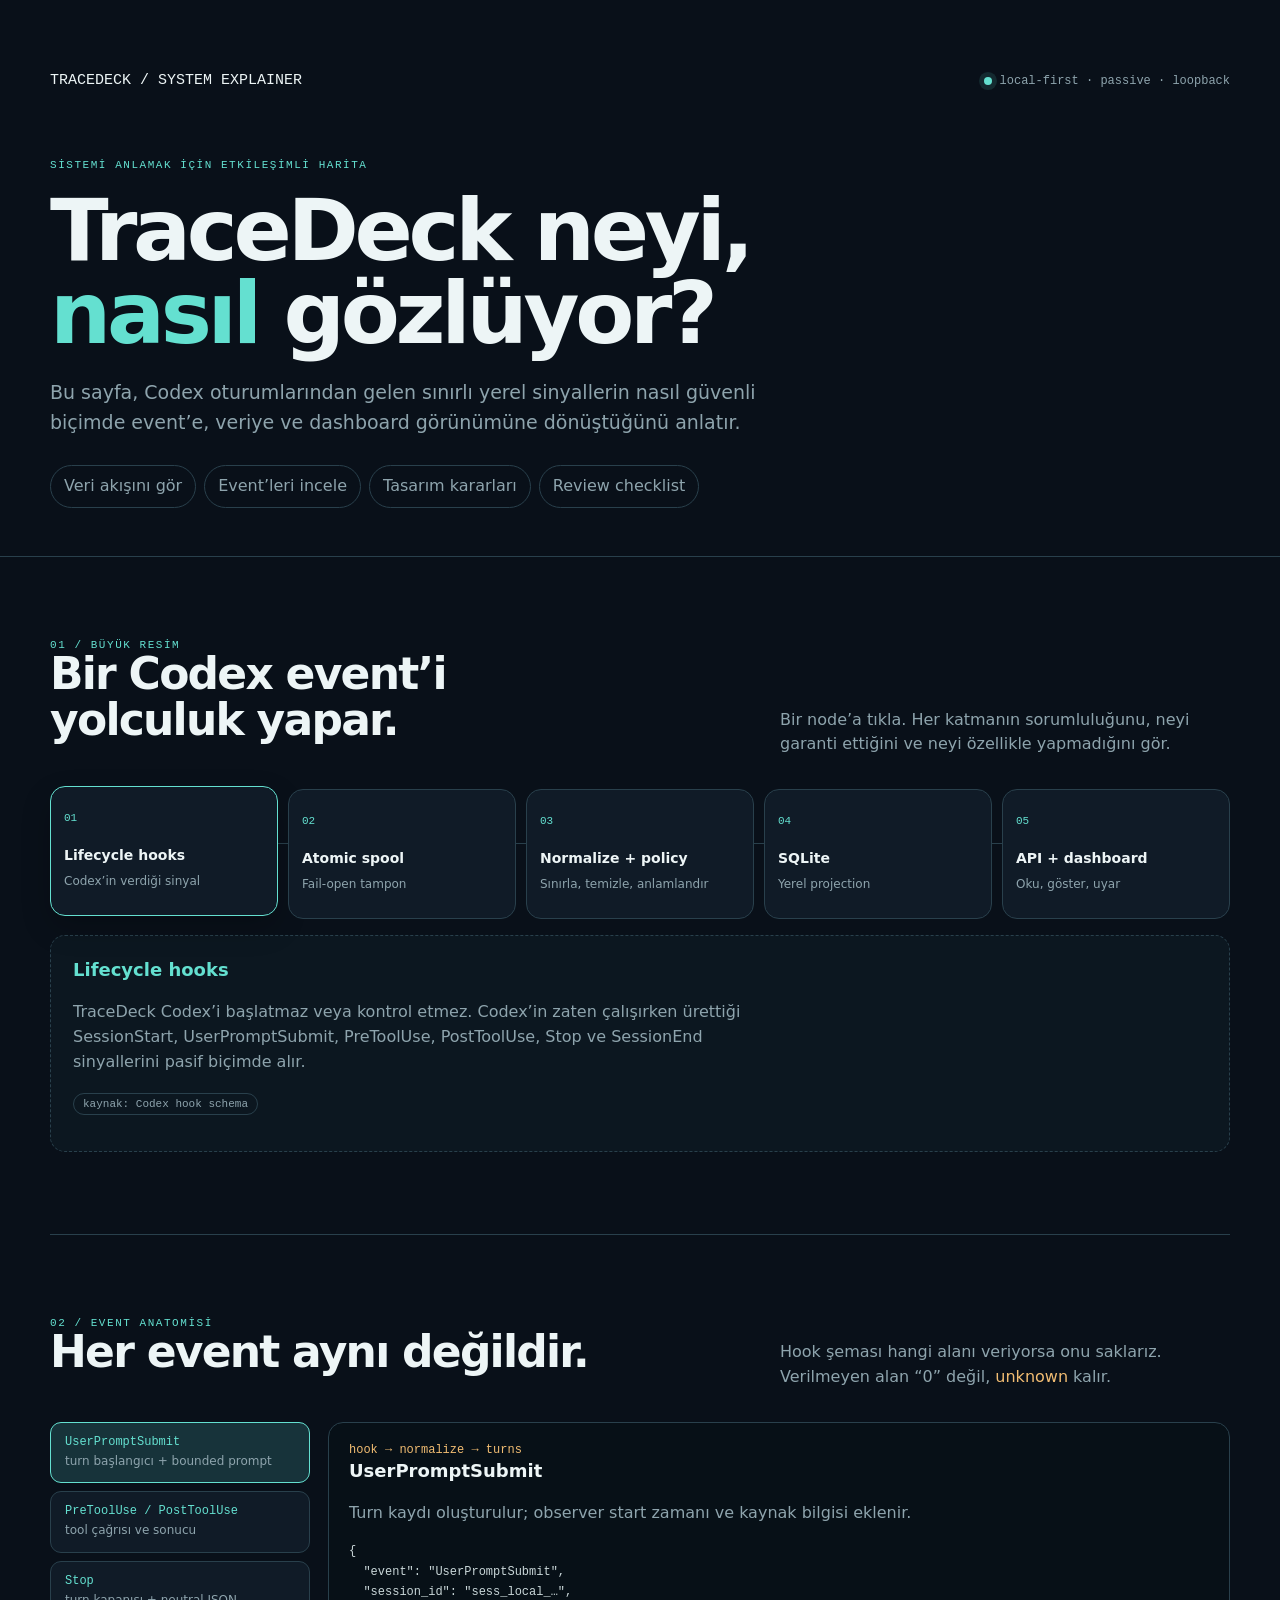
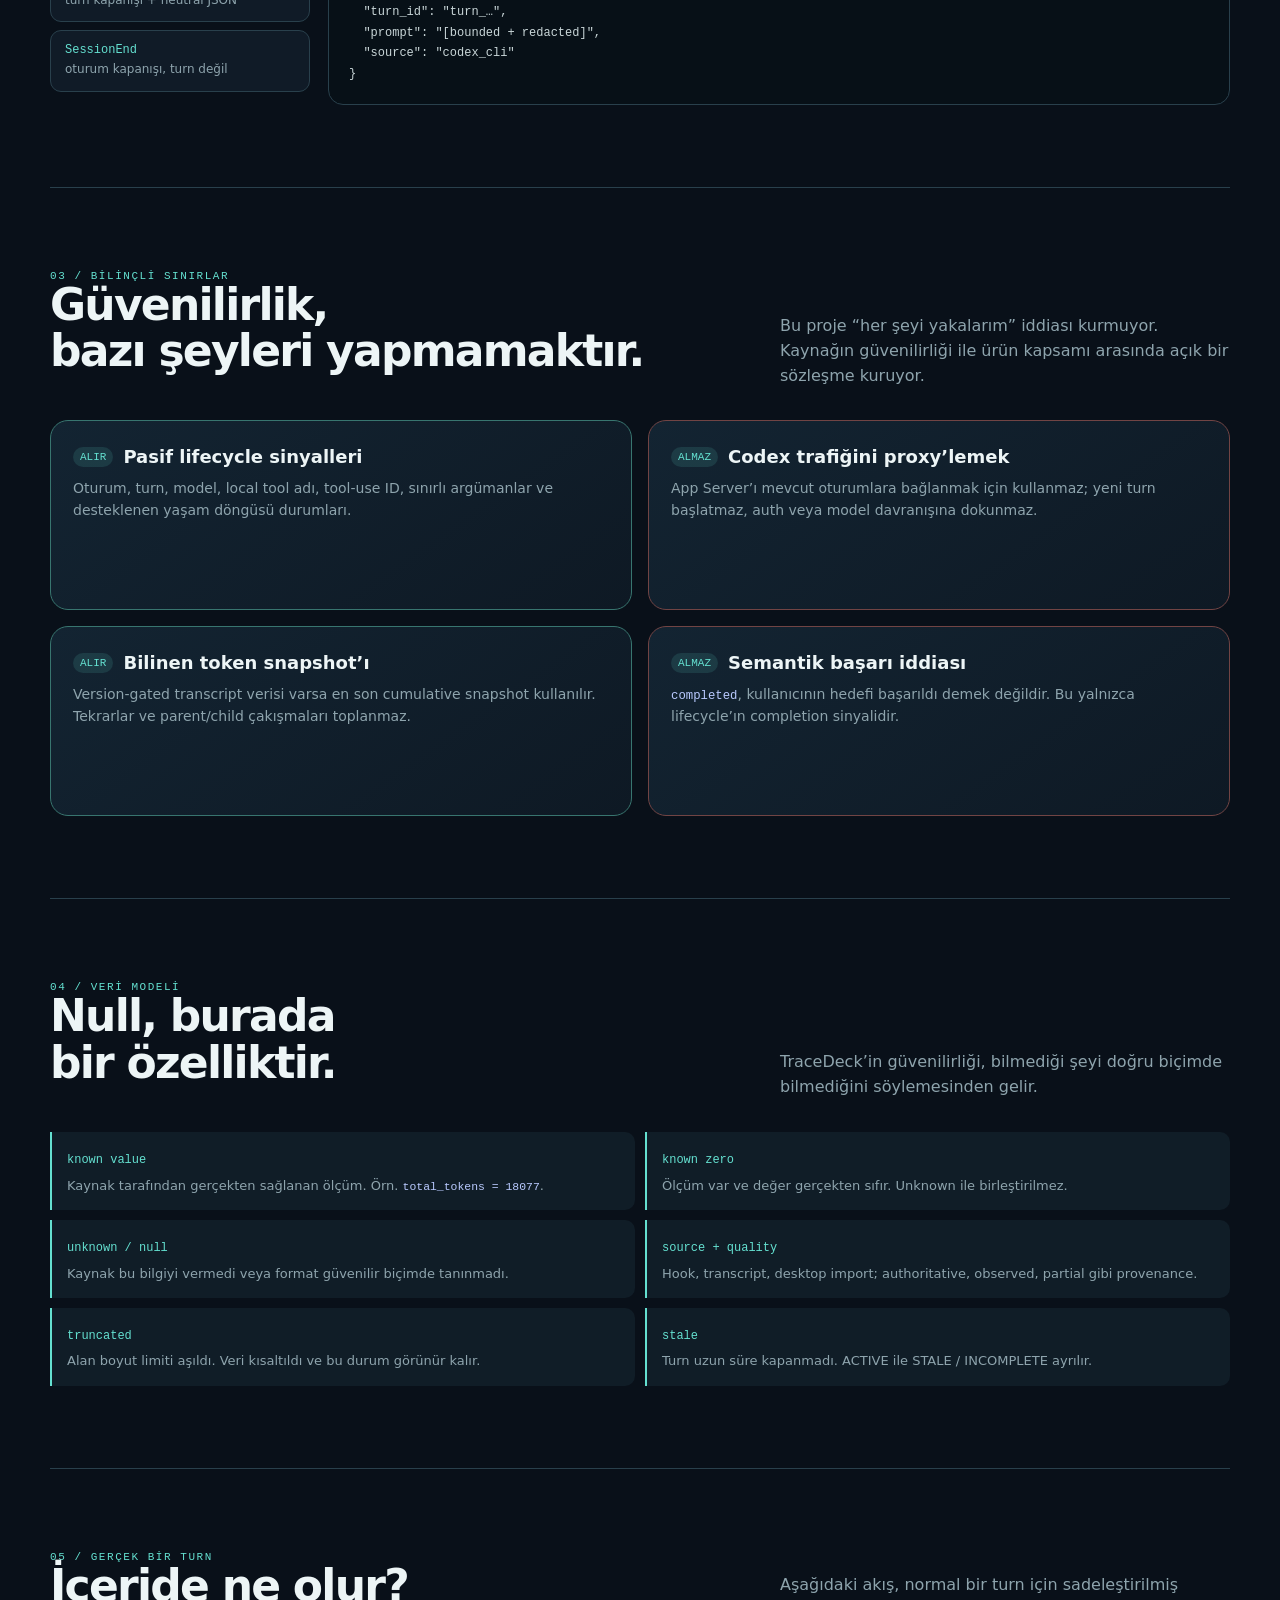
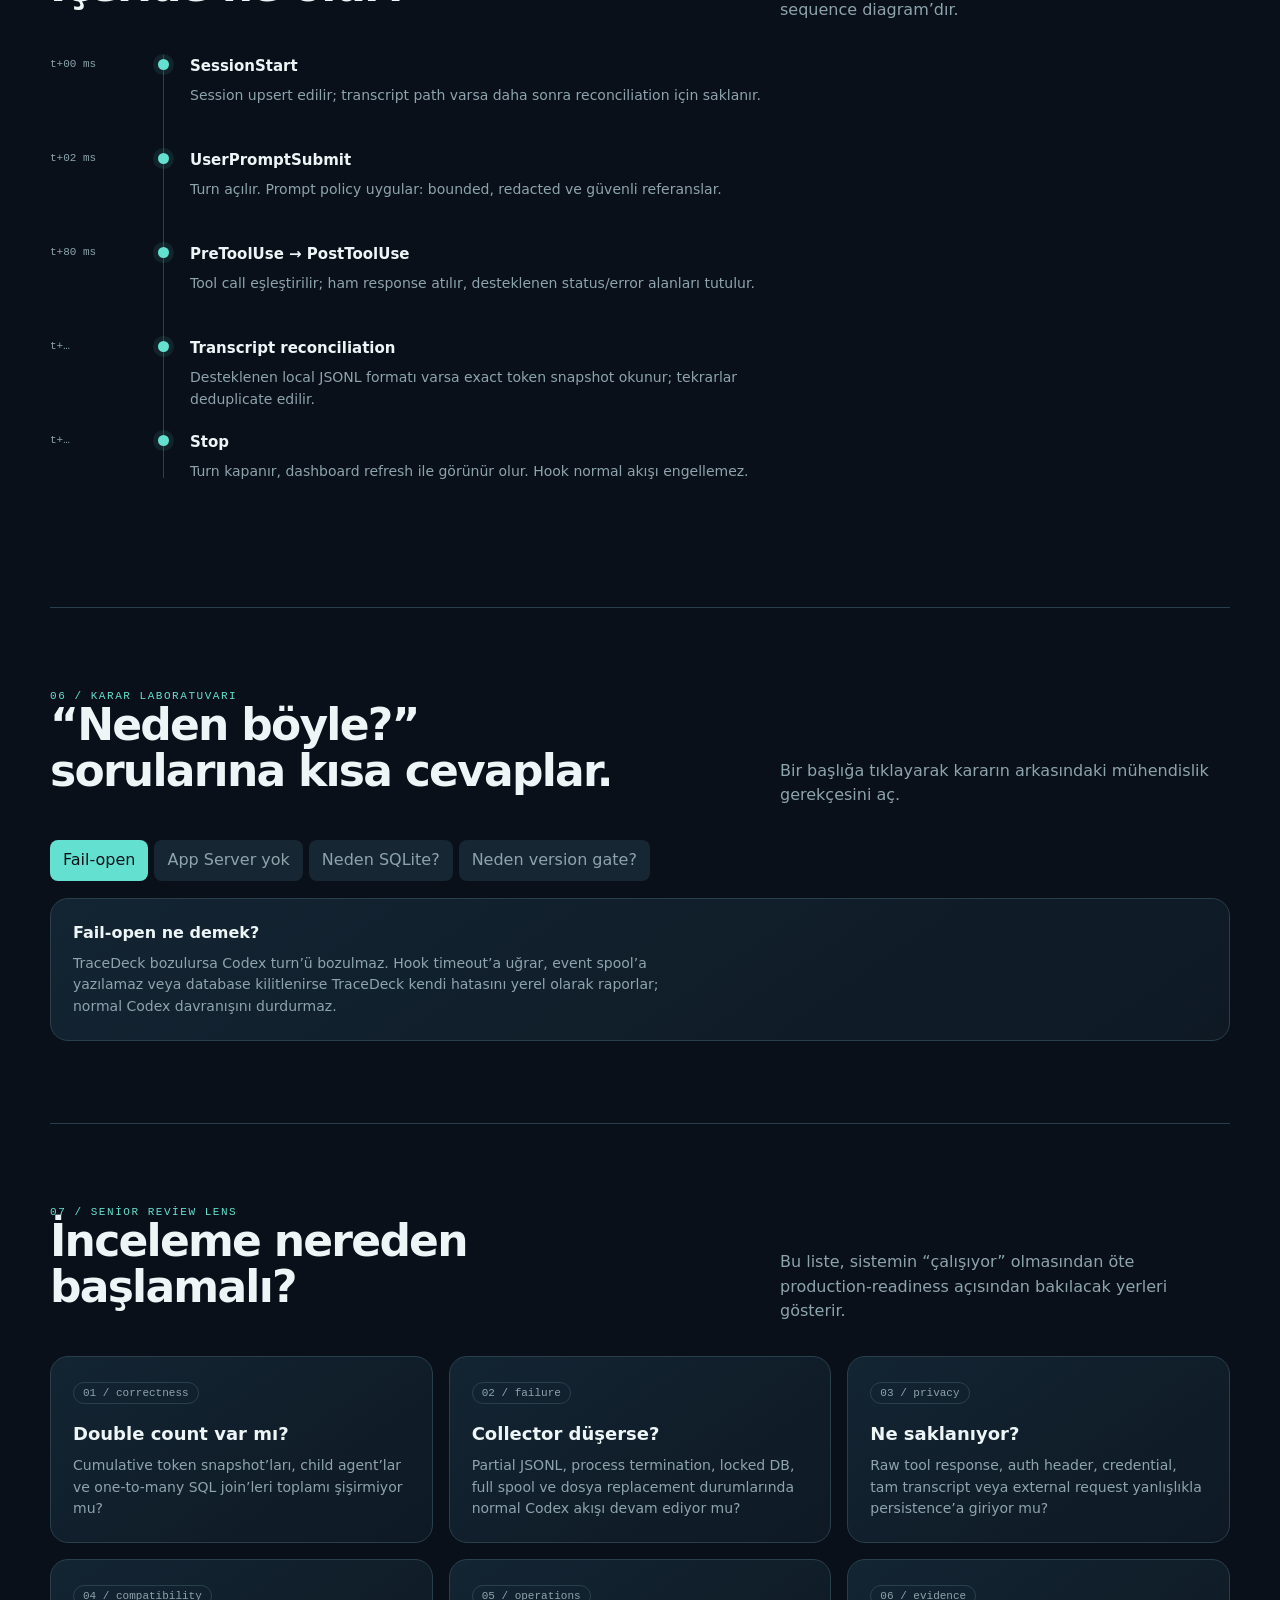
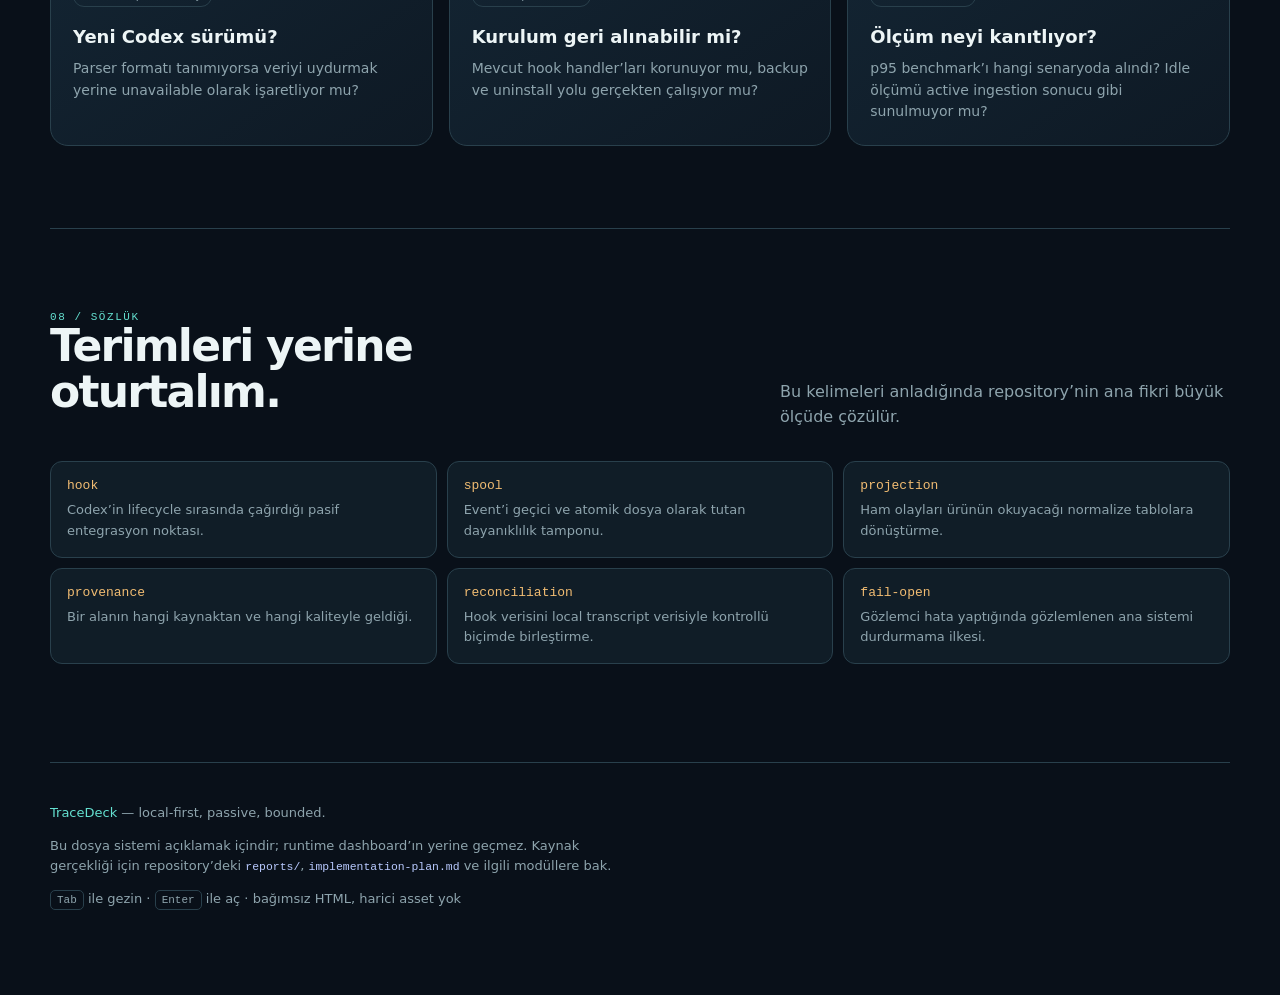
==== tracedeck_interactive_explainer.html @ be22dcf4 "Add interactive TraceDeck system explainer" ====
<!doctype html>
<html lang="tr">
<head>
  <meta charset="utf-8">
  <meta name="viewport" content="width=device-width, initial-scale=1">
  <title>TraceDeck — Sistem Açıklayıcısı</title>
  <style>
    :root{--bg:#091019;--panel:#101b27;--panel2:#142332;--ink:#edf5f6;--muted:#8ea4ad;--line:#29404c;--cyan:#64e0d0;--amber:#f1bc72;--red:#f27c79;--blue:#86a9ff;--radius:18px;--mono:"Cascadia Code","SFMono-Regular",Consolas,monospace;--sans:"Aptos",ui-sans-serif,system-ui,-apple-system,"Segoe UI",sans-serif}
    *{box-sizing:border-box}html{scroll-behavior:smooth}body{margin:0;background:var(--bg);color:var(--ink);font-family:var(--sans);line-height:1.55}button{font:inherit;color:inherit}a{color:var(--cyan)}
    .shell{width:min(1180px,calc(100% - 40px));margin:auto}.top{padding:72px 0 48px;border-bottom:1px solid var(--line)}.eyebrow{font:11px var(--mono);letter-spacing:.14em;text-transform:uppercase;color:var(--cyan)}h1{font-size:clamp(42px,7vw,86px);line-height:.96;letter-spacing:-.05em;max-width:840px;margin:18px 0 24px}h2{font-size:clamp(27px,4vw,44px);line-height:1.05;letter-spacing:-.04em;margin:0 0 14px}h3{font-size:18px;margin:0 0 7px}p{max-width:70ch;color:var(--muted)}.lead{font-size:19px;max-width:720px}.topbar{display:flex;justify-content:space-between;gap:18px;align-items:center;margin-bottom:70px}.brand{font:15px var(--mono);color:var(--ink)}.status{display:flex;gap:8px;align-items:center;font:12px var(--mono);color:var(--muted)}.dot{width:8px;height:8px;border-radius:50%;background:var(--cyan);box-shadow:0 0 0 5px #64e0d020}.jump{display:flex;gap:8px;flex-wrap:wrap;margin-top:28px}.jump button,.tabbar button{background:transparent;border:1px solid var(--line);border-radius:999px;padding:8px 13px;color:var(--muted);cursor:pointer}.jump button:hover,.tabbar button:hover,.jump button:focus-visible,.tabbar button:focus-visible{border-color:var(--cyan);color:var(--ink)}
    section{padding:82px 0;border-bottom:1px solid var(--line)}.section-head{display:flex;justify-content:space-between;gap:30px;align-items:end;margin-bottom:32px}.section-head p{margin:0;max-width:450px}.grid{display:grid;gap:16px}.grid-3{grid-template-columns:repeat(3,1fr)}.grid-2{grid-template-columns:repeat(2,1fr)}.panel{background:linear-gradient(145deg,#132432,#0e1924);border:1px solid var(--line);border-radius:var(--radius);padding:22px}.panel p{font-size:14px;margin:7px 0 0}.tag{display:inline-block;border:1px solid var(--line);color:var(--muted);border-radius:999px;padding:4px 9px;font:11px var(--mono);margin-bottom:16px}.accent{color:var(--cyan)}.warning{color:var(--amber)}.danger{color:var(--red)}code,.code{font-family:var(--mono);font-size:.88em;color:#b9caff}.rule{height:1px;background:var(--line);margin:20px 0}
    .flow{position:relative;display:grid;grid-template-columns:repeat(5,1fr);gap:10px;align-items:stretch}.flow:before{content:"";position:absolute;left:8%;right:8%;top:54px;height:1px;background:var(--line);z-index:0}.node{position:relative;z-index:1;background:var(--panel);border:1px solid var(--line);border-radius:15px;padding:16px 13px;cursor:pointer;text-align:left;min-height:130px;transition:.2s}.node:hover,.node.active{border-color:var(--cyan);transform:translateY(-3px);box-shadow:0 12px 30px #0003}.node-num{font:11px var(--mono);color:var(--cyan);display:block;margin-bottom:23px}.node strong{display:block;font-size:14px;line-height:1.2}.node small{display:block;color:var(--muted);font-size:12px;margin-top:8px}.flow-detail{margin-top:16px;min-height:128px;border:1px dashed var(--line);border-radius:15px;padding:20px 22px;background:#0c1720}.flow-detail h3{color:var(--cyan)}
    .event-demo{display:grid;grid-template-columns:260px 1fr;gap:18px}.event-list{display:flex;flex-direction:column;gap:8px}.event-list button{border:1px solid var(--line);background:var(--panel);padding:12px 14px;border-radius:11px;text-align:left;cursor:pointer}.event-list button.active{border-color:var(--cyan);background:#17333a}.event-list b{display:block;font:12px var(--mono);color:var(--cyan)}.event-list span{display:block;color:var(--muted);font-size:12px;margin-top:3px}.event-view{background:#071017;border:1px solid var(--line);border-radius:15px;padding:20px;min-height:260px}.event-view pre{white-space:pre-wrap;overflow:auto;color:#c9d6d8;font:12px/1.7 var(--mono);margin:15px 0 0}.event-view .route{color:var(--amber);font:12px var(--mono)}
    .switcher{display:flex;gap:6px;margin-bottom:17px}.switcher button{border:0;background:#172633;padding:8px 13px;border-radius:8px;cursor:pointer;color:var(--muted)}.switcher button.active{background:var(--cyan);color:#071017}.copy{min-height:105px}.copy strong{color:var(--ink)}
    .decision{display:grid;grid-template-columns:1fr 1fr;gap:16px}.decision .panel{min-height:190px}.decision .no{border-color:#714444}.decision .yes{border-color:#38756f}.decision h3{display:flex;gap:10px;align-items:center}.decision h3 span{font:11px var(--mono);padding:4px 7px;border-radius:999px;background:#64e0d020;color:var(--cyan)}
    .schema{display:grid;grid-template-columns:1fr 1fr;gap:10px}.schema-item{padding:14px 15px;border-left:2px solid var(--cyan);background:#101d27;border-radius:0 10px 10px 0}.schema-item b{font:12px var(--mono);color:var(--cyan)}.schema-item span{display:block;color:var(--muted);font-size:13px;margin-top:5px}
    .timeline{display:grid;gap:0}.step{display:grid;grid-template-columns:90px 22px 1fr;gap:14px;min-height:94px}.time{font:11px var(--mono);color:var(--muted);padding-top:3px}.rail{position:relative}.rail:before{content:"";position:absolute;left:9px;top:0;bottom:0;width:1px;background:var(--line)}.rail:after{content:"";position:absolute;left:4px;top:4px;width:11px;height:11px;border-radius:50%;background:var(--cyan);box-shadow:0 0 0 5px #64e0d018}.step:last-child .rail:before{bottom:50%}.step p{margin:0;font-size:14px}.step h3{font-size:15px}
    .glossary{display:grid;grid-template-columns:repeat(3,1fr);gap:10px}.term{background:#101d27;border:1px solid var(--line);border-radius:12px;padding:16px}.term dt{font:13px var(--mono);color:var(--amber)}.term dd{margin:7px 0 0;color:var(--muted);font-size:13px}.footer{padding:40px 0 75px;color:var(--muted);font-size:13px}.kbd{font:11px var(--mono);border:1px solid var(--line);padding:3px 6px;border-radius:5px;color:var(--muted)}
    @media(max-width:850px){.grid-3,.grid-2,.decision,.event-demo{grid-template-columns:1fr}.flow{grid-template-columns:1fr;gap:8px}.flow:before{left:21px;right:auto;top:25px;bottom:25px;width:1px;height:auto}.node{min-height:0;padding:13px 14px 13px 45px}.node-num{position:absolute;left:14px;top:14px;margin:0}.node small{margin-top:4px}.section-head{display:block}.section-head p{margin-top:12px}.schema,.glossary{grid-template-columns:1fr 1fr}}
    @media(max-width:520px){.shell{width:min(100% - 28px,1180px)}.top{padding-top:36px}.topbar{margin-bottom:45px}.topbar .status{font-size:10px}.jump button{font-size:12px}.schema,.glossary{grid-template-columns:1fr}.step{grid-template-columns:65px 22px 1fr}.event-view{padding:15px}section{padding:57px 0}}
  </style>
</head>
<body>
  <header class="top"><div class="shell">
    <div class="topbar"><div class="brand">TRACEDECK / SYSTEM EXPLAINER</div><div class="status"><i class="dot"></i> local-first · passive · loopback</div></div>
    <div class="eyebrow">Sistemi anlamak için etkileşimli harita</div>
    <h1>TraceDeck neyi,<br><span class="accent">nasıl</span> gözlüyor?</h1>
    <p class="lead">Bu sayfa, Codex oturumlarından gelen sınırlı yerel sinyallerin nasıl güvenli biçimde event’e, veriye ve dashboard görünümüne dönüştüğünü anlatır.</p>
    <div class="jump"><button data-scroll="flow">Veri akışını gör</button><button data-scroll="events">Event’leri incele</button><button data-scroll="decisions">Tasarım kararları</button><button data-scroll="review">Review checklist</button></div>
  </div></header>

  <main class="shell">
    <section id="flow"><div class="section-head"><div><div class="eyebrow">01 / Büyük resim</div><h2>Bir Codex event’i<br>yolculuk yapar.</h2></div><p>Bir node’a tıkla. Her katmanın sorumluluğunu, neyi garanti ettiğini ve neyi özellikle yapmadığını gör.</p></div>
      <div class="flow" role="tablist" aria-label="TraceDeck veri akışı">
        <button class="node active" data-node="hooks"><span class="node-num">01</span><strong>Lifecycle hooks</strong><small>Codex’in verdiği sinyal</small></button>
        <button class="node" data-node="spool"><span class="node-num">02</span><strong>Atomic spool</strong><small>Fail-open tampon</small></button>
        <button class="node" data-node="pipeline"><span class="node-num">03</span><strong>Normalize + policy</strong><small>Sınırla, temizle, anlamlandır</small></button>
        <button class="node" data-node="sqlite"><span class="node-num">04</span><strong>SQLite</strong><small>Yerel projection</small></button>
        <button class="node" data-node="api"><span class="node-num">05</span><strong>API + dashboard</strong><small>Oku, göster, uyar</small></button>
      </div>
      <div class="flow-detail" id="flow-detail"><h3>Lifecycle hooks</h3><p>TraceDeck Codex’i başlatmaz veya kontrol etmez. Codex’in zaten çalışırken ürettiği SessionStart, UserPromptSubmit, PreToolUse, PostToolUse, Stop ve SessionEnd sinyallerini pasif biçimde alır.</p><span class="tag">kaynak: Codex hook schema</span></div>
    </section>

    <section id="events"><div class="section-head"><div><div class="eyebrow">02 / Event anatomisi</div><h2>Her event aynı değildir.</h2></div><p>Hook şeması hangi alanı veriyorsa onu saklarız. Verilmeyen alan “0” değil, <span class="warning">unknown</span> kalır.</p></div>
      <div class="event-demo"><div class="event-list" role="tablist">
        <button class="active" data-event="prompt"><b>UserPromptSubmit</b><span>turn başlangıcı + bounded prompt</span></button>
        <button data-event="tool"><b>PreToolUse / PostToolUse</b><span>tool çağrısı ve sonucu</span></button>
        <button data-event="stop"><b>Stop</b><span>turn kapanışı + neutral JSON</span></button>
        <button data-event="session"><b>SessionEnd</b><span>oturum kapanışı, turn değil</span></button>
      </div><div class="event-view" id="event-view"><div class="route">hook → normalize → turns</div><h3>UserPromptSubmit</h3><p>Turn kaydı oluşturulur; observer start zamanı ve kaynak bilgisi eklenir.</p><pre>{
  "event": "UserPromptSubmit",
  "session_id": "sess_local_…",
  "turn_id": "turn_…",
  "prompt": "[bounded + redacted]",
  "source": "codex_cli"
}</pre></div></div>
    </section>

    <section id="decisions"><div class="section-head"><div><div class="eyebrow">03 / Bilinçli sınırlar</div><h2>Güvenilirlik,<br>bazı şeyleri yapmamaktır.</h2></div><p>Bu proje “her şeyi yakalarım” iddiası kurmuyor. Kaynağın güvenilirliği ile ürün kapsamı arasında açık bir sözleşme kuruyor.</p></div>
      <div class="decision"><div class="panel yes"><h3><span>ALIR</span> Pasif lifecycle sinyalleri</h3><p>Oturum, turn, model, local tool adı, tool-use ID, sınırlı argümanlar ve desteklenen yaşam döngüsü durumları.</p></div><div class="panel no"><h3><span class="danger">ALMAZ</span> Codex trafiğini proxy’lemek</h3><p>App Server’ı mevcut oturumlara bağlanmak için kullanmaz; yeni turn başlatmaz, auth veya model davranışına dokunmaz.</p></div><div class="panel yes"><h3><span>ALIR</span> Bilinen token snapshot’ı</h3><p>Version-gated transcript verisi varsa en son cumulative snapshot kullanılır. Tekrarlar ve parent/child çakışmaları toplanmaz.</p></div><div class="panel no"><h3><span class="danger">ALMAZ</span> Semantik başarı iddiası</h3><p><code>completed</code>, kullanıcının hedefi başarıldı demek değildir. Bu yalnızca lifecycle’ın completion sinyalidir.</p></div></div>
    </section>

    <section id="pipeline"><div class="section-head"><div><div class="eyebrow">04 / Veri modeli</div><h2>Null, burada<br>bir özelliktir.</h2></div><p>TraceDeck’in güvenilirliği, bilmediği şeyi doğru biçimde bilmediğini söylemesinden gelir.</p></div>
      <div class="schema"><div class="schema-item"><b>known value</b><span>Kaynak tarafından gerçekten sağlanan ölçüm. Örn. <code>total_tokens = 18077</code>.</span></div><div class="schema-item"><b>known zero</b><span>Ölçüm var ve değer gerçekten sıfır. Unknown ile birleştirilmez.</span></div><div class="schema-item"><b>unknown / null</b><span>Kaynak bu bilgiyi vermedi veya format güvenilir biçimde tanınmadı.</span></div><div class="schema-item"><b>source + quality</b><span>Hook, transcript, desktop import; authoritative, observed, partial gibi provenance.</span></div><div class="schema-item"><b>truncated</b><span>Alan boyut limiti aşıldı. Veri kısaltıldı ve bu durum görünür kalır.</span></div><div class="schema-item"><b>stale</b><span>Turn uzun süre kapanmadı. ACTIVE ile STALE / INCOMPLETE ayrılır.</span></div></div>
    </section>

    <section id="timeline"><div class="section-head"><div><div class="eyebrow">05 / Gerçek bir turn</div><h2>İçeride ne olur?</h2></div><p>Aşağıdaki akış, normal bir turn için sadeleştirilmiş sequence diagram’dır.</p></div>
      <div class="timeline"><div class="step"><div class="time">t+00 ms</div><div class="rail"></div><div><h3>SessionStart</h3><p>Session upsert edilir; transcript path varsa daha sonra reconciliation için saklanır.</p></div></div><div class="step"><div class="time">t+02 ms</div><div class="rail"></div><div><h3>UserPromptSubmit</h3><p>Turn açılır. Prompt policy uygular: bounded, redacted ve güvenli referanslar.</p></div></div><div class="step"><div class="time">t+80 ms</div><div class="rail"></div><div><h3>PreToolUse → PostToolUse</h3><p>Tool call eşleştirilir; ham response atılır, desteklenen status/error alanları tutulur.</p></div></div><div class="step"><div class="time">t+…</div><div class="rail"></div><div><h3>Transcript reconciliation</h3><p>Desteklenen local JSONL formatı varsa exact token snapshot okunur; tekrarlar deduplicate edilir.</p></div></div><div class="step"><div class="time">t+…</div><div class="rail"></div><div><h3>Stop</h3><p>Turn kapanır, dashboard refresh ile görünür olur. Hook normal akışı engellemez.</p></div></div></div>
    </section>

    <section id="why"><div class="section-head"><div><div class="eyebrow">06 / Karar laboratuvarı</div><h2>“Neden böyle?”<br>sorularına kısa cevaplar.</h2></div><p>Bir başlığa tıklayarak kararın arkasındaki mühendislik gerekçesini aç.</p></div>
      <div class="switcher" role="tablist"><button class="active" data-answer="failopen">Fail-open</button><button data-answer="appserver">App Server yok</button><button data-answer="sqlite">Neden SQLite?</button><button data-answer="version">Neden version gate?</button></div><div class="panel copy" id="answer"><strong>Fail-open ne demek?</strong><p>TraceDeck bozulursa Codex turn’ü bozulmaz. Hook timeout’a uğrar, event spool’a yazılamaz veya database kilitlenirse TraceDeck kendi hatasını yerel olarak raporlar; normal Codex davranışını durdurmaz.</p></div>
    </section>

    <section id="review"><div class="section-head"><div><div class="eyebrow">07 / Senior review lens</div><h2>İnceleme nereden<br>başlamalı?</h2></div><p>Bu liste, sistemin “çalışıyor” olmasından öte production-readiness açısından bakılacak yerleri gösterir.</p></div>
      <div class="grid grid-3"><div class="panel"><span class="tag">01 / correctness</span><h3>Double count var mı?</h3><p>Cumulative token snapshot’ları, child agent’lar ve one-to-many SQL join’leri toplamı şişirmiyor mu?</p></div><div class="panel"><span class="tag">02 / failure</span><h3>Collector düşerse?</h3><p>Partial JSONL, process termination, locked DB, full spool ve dosya replacement durumlarında normal Codex akışı devam ediyor mu?</p></div><div class="panel"><span class="tag">03 / privacy</span><h3>Ne saklanıyor?</h3><p>Raw tool response, auth header, credential, tam transcript veya external request yanlışlıkla persistence’a giriyor mu?</p></div><div class="panel"><span class="tag">04 / compatibility</span><h3>Yeni Codex sürümü?</h3><p>Parser formatı tanımıyorsa veriyi uydurmak yerine unavailable olarak işaretliyor mu?</p></div><div class="panel"><span class="tag">05 / operations</span><h3>Kurulum geri alınabilir mi?</h3><p>Mevcut hook handler’ları korunuyor mu, backup ve uninstall yolu gerçekten çalışıyor mu?</p></div><div class="panel"><span class="tag">06 / evidence</span><h3>Ölçüm neyi kanıtlıyor?</h3><p>p95 benchmark’ı hangi senaryoda alındı? Idle ölçümü active ingestion sonucu gibi sunulmuyor mu?</p></div></div>
    </section>

    <section id="glossary"><div class="section-head"><div><div class="eyebrow">08 / Sözlük</div><h2>Terimleri yerine<br>oturtalım.</h2></div><p>Bu kelimeleri anladığında repository’nin ana fikri büyük ölçüde çözülür.</p></div><dl class="glossary"><div class="term"><dt>hook</dt><dd>Codex’in lifecycle sırasında çağırdığı pasif entegrasyon noktası.</dd></div><div class="term"><dt>spool</dt><dd>Event’i geçici ve atomik dosya olarak tutan dayanıklılık tamponu.</dd></div><div class="term"><dt>projection</dt><dd>Ham olayları ürünün okuyacağı normalize tablolara dönüştürme.</dd></div><div class="term"><dt>provenance</dt><dd>Bir alanın hangi kaynaktan ve hangi kaliteyle geldiği.</dd></div><div class="term"><dt>reconciliation</dt><dd>Hook verisini local transcript verisiyle kontrollü biçimde birleştirme.</dd></div><div class="term"><dt>fail-open</dt><dd>Gözlemci hata yaptığında gözlemlenen ana sistemi durdurmama ilkesi.</dd></div></dl></section>
  </main>
  <footer class="footer shell"><div><span class="accent">TraceDeck</span> — local-first, passive, bounded.</div><p>Bu dosya sistemi açıklamak içindir; runtime dashboard’ın yerine geçmez. Kaynak gerçekliği için repository’deki <code>reports/</code>, <code>implementation-plan.md</code> ve ilgili modüllere bak.</p><div><span class="kbd">Tab</span> ile gezin · <span class="kbd">Enter</span> ile aç · bağımsız HTML, harici asset yok</div></footer>
  <script>
    const nodeText={hooks:['Lifecycle hooks','TraceDeck Codex’i başlatmaz veya kontrol etmez. Codex’in zaten çalışırken ürettiği SessionStart, UserPromptSubmit, PreToolUse, PostToolUse, Stop ve SessionEnd sinyallerini pasif biçimde alır.','kaynak: Codex hook schema'],spool:['Atomic spool','Hook tarafı event’i atomik yerel dosyaya bırakır. Collector çalışmıyor olsa bile normal Codex akışı devam eder; sonra spool drain edilir.','garanti: fail-open'],pipeline:['Normalize + policy','normalize.py, redact.py, truncate.py ve prompt_policy.py event’i boyut, gizlilik, provenance ve lifecycle sözleşmesine göre dönüştürür.','kural: unknown ≠ zero'],sqlite:['SQLite','db.py ve migration’lar normalize projection’ı yerel SQLite’a yazar. Aggregate sorgular one-to-many join’lerden korunur; retention görünürdür.','saklama: local only'],api:['API + dashboard','FastAPI yalnızca 127.0.0.1 üzerinde okuma/refresh yüzeyi sunar. HTML/CSS/JS; history, detail, analytics ve health durumlarını gösterir.','çıktı: evidence, not guesses']};
    document.querySelectorAll('[data-scroll]').forEach(b=>b.addEventListener('click',()=>document.getElementById(b.dataset.scroll).scrollIntoView({behavior:'smooth'})));
    const detail=document.getElementById('flow-detail');document.querySelectorAll('.node').forEach(n=>n.addEventListener('click',()=>{document.querySelectorAll('.node').forEach(x=>x.classList.remove('active'));n.classList.add('active');const d=nodeText[n.dataset.node];detail.innerHTML=`<h3>${d[0]}</h3><p>${d[1]}</p><span class="tag">${d[2]}</span>`}));
    const events={prompt:['UserPromptSubmit','Turn kaydı oluşturulur; observer start zamanı ve kaynak bilgisi eklenir.','{\n  "event": "UserPromptSubmit",\n  "session_id": "sess_local_…",\n  "turn_id": "turn_…",\n  "prompt": "[bounded + redacted]",\n  "source": "codex_cli"\n}'],tool:['PreToolUse / PostToolUse','Tool invocation eşleştirilir. Ham response kalıcı olarak tutulmaz; desteklenen status, error, tool name ve provenance alanları projection’a gider.','{\n  "tool_name": "shell",\n  "tool_use_id": "tool_…",\n  "status": "completed",\n  "raw_response": "discarded"\n}'],stop:['Stop','Turn kapanır. Stop hook’u Codex’in beklediği nötr JSON cevabını döndürür; kullanıcıya model-visible içerik eklemez.','{\n  "event": "Stop",\n  "turn_id": "turn_…",\n  "last_assistant_message": "[policy-bound]",\n  "response": "neutral"\n}'],session:['SessionEnd','Oturumun kapanışını işaretler. Bunu turn bitişi olarak kullanmaz; açık turn ayrı lifecycle kurallarıyla değerlendirilir.','{\n  "event": "SessionEnd",\n  "reason": "completed",\n  "turn_end": false\n}']};
    const ev=document.getElementById('event-view');document.querySelectorAll('.event-list button').forEach(b=>b.addEventListener('click',()=>{document.querySelectorAll('.event-list button').forEach(x=>x.classList.remove('active'));b.classList.add('active');const d=events[b.dataset.event];ev.innerHTML=`<div class="route">hook → normalize → turns</div><h3>${d[0]}</h3><p>${d[1]}</p><pre>${d[2]}</pre>`}));
    const answers={failopen:['Fail-open ne demek?','TraceDeck bozulursa Codex turn’ü bozulmaz. Hook timeout’a uğrar, event spool’a yazılamaz veya database kilitlenirse TraceDeck kendi hatasını yerel olarak raporlar; normal Codex davranışını durdurmaz.'],appserver:['Neden App Server kullanılmıyor?','App Server mevcut arbitrary host session’lara pasif attach yüzeyi olarak belgelenmiş değil. Kullanmak TraceDeck’i observer olmaktan çıkarıp turn başlatan/kontrol eden bir client yapabilir. MVP bu sınırı korur.'],sqlite:['Neden SQLite?','Tek kullanıcı, local-first, loopback-only ürün için SQLite düşük operasyon maliyeti ve güçlü transaction davranışı sunar. WAL, migration, retention ve bounded storage ile birlikte yeterli bir MVP persistence katmanıdır.'],version:['Neden version gate?','Transcript formatı stabil bir public API değildir. Tanınmayan formatı “yaklaşık doğru” parse etmek yerine unavailable/unsupported olarak işaretlemek veri doğruluğunu korur.']};
    const answer=document.getElementById('answer');document.querySelectorAll('[data-answer]').forEach(b=>b.addEventListener('click',()=>{document.querySelectorAll('[data-answer]').forEach(x=>x.classList.remove('active'));b.classList.add('active');const d=answers[b.dataset.answer];answer.innerHTML=`<strong>${d[0]}</strong><p>${d[1]}</p>`}));
  </script>
</body>
</html>
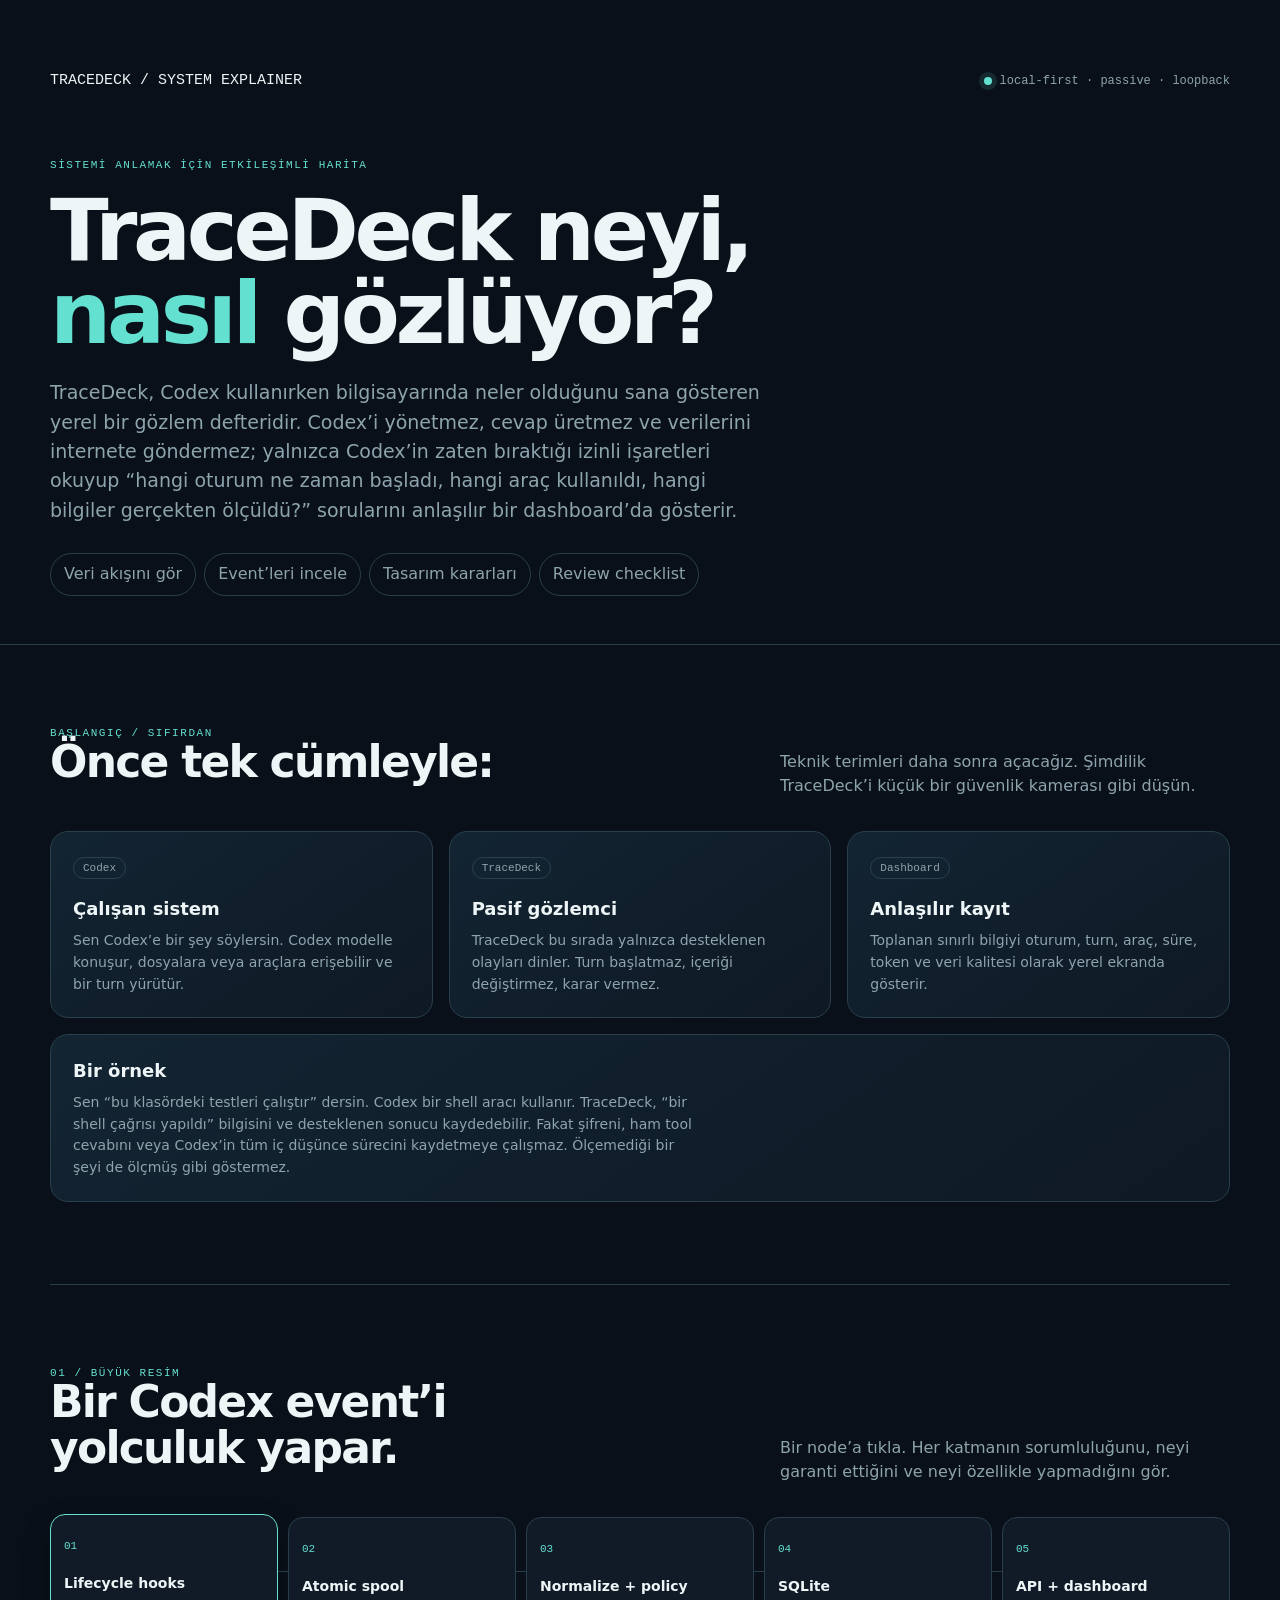
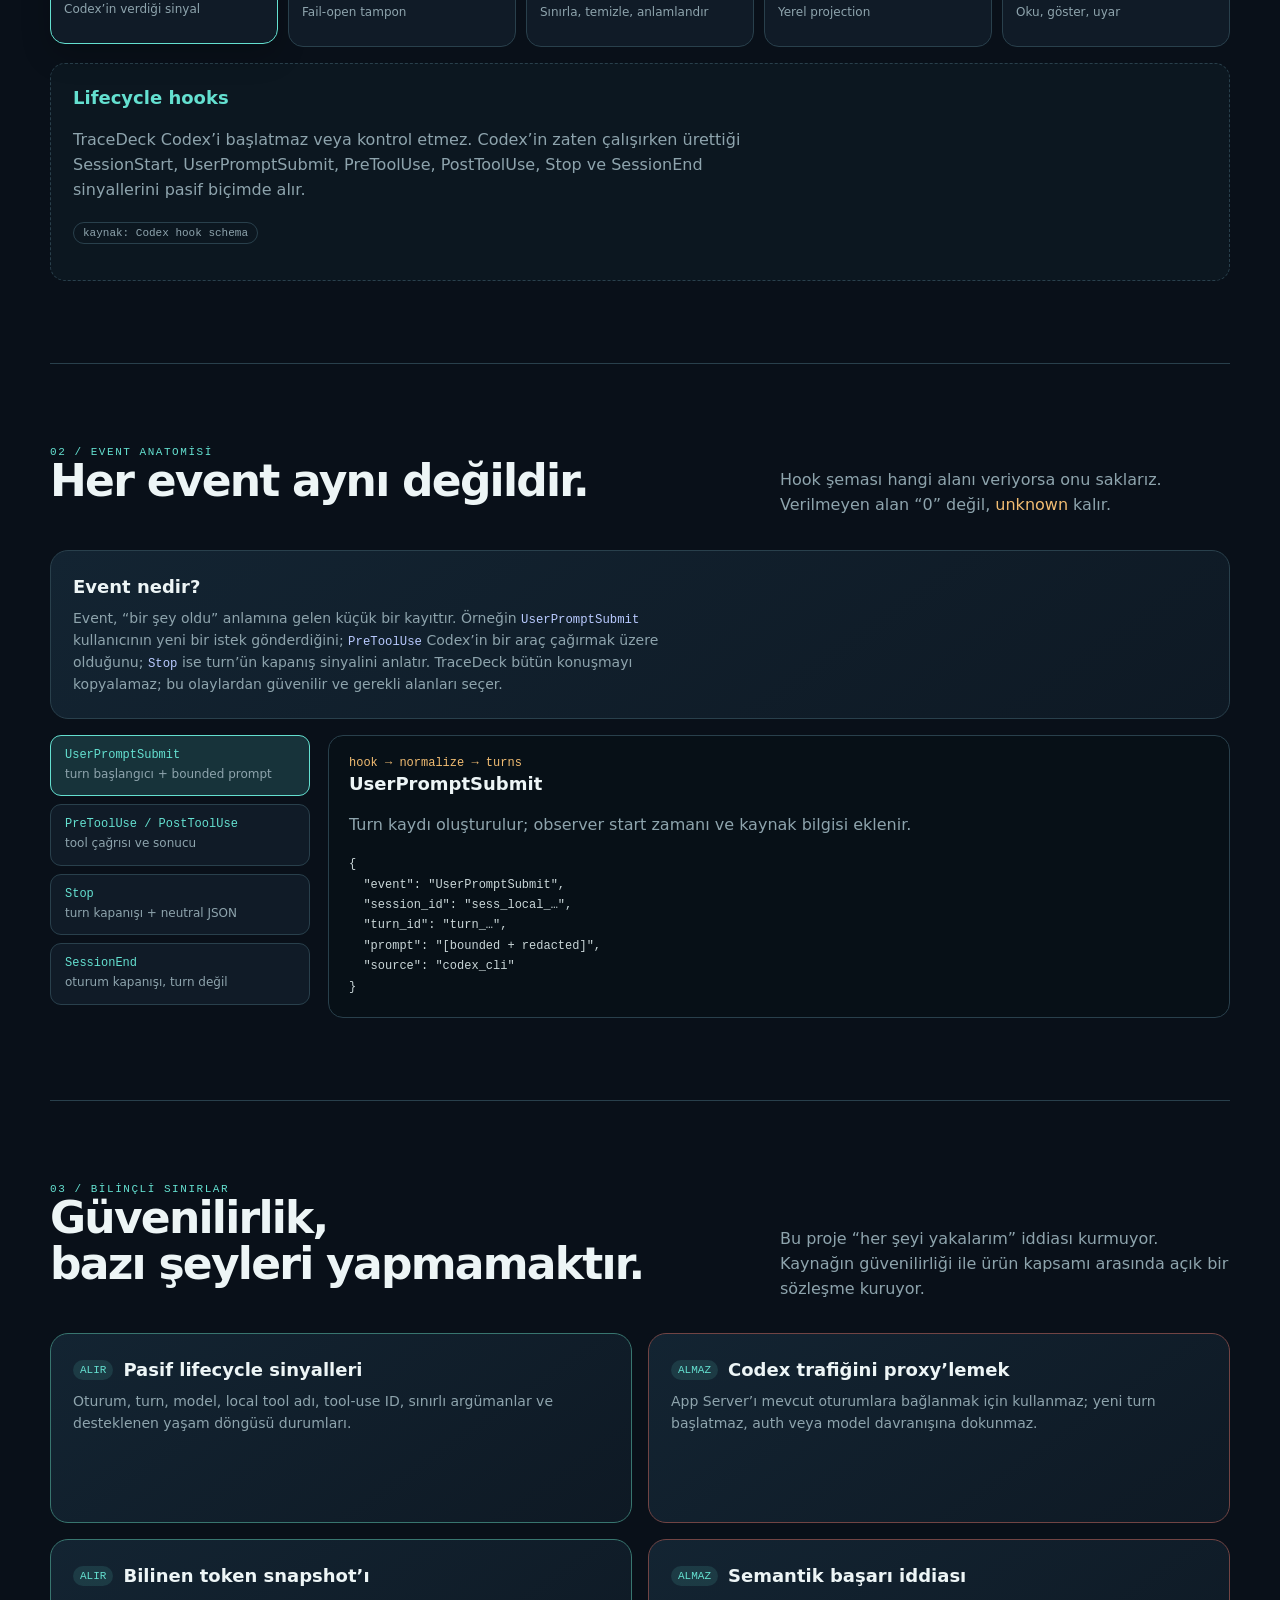
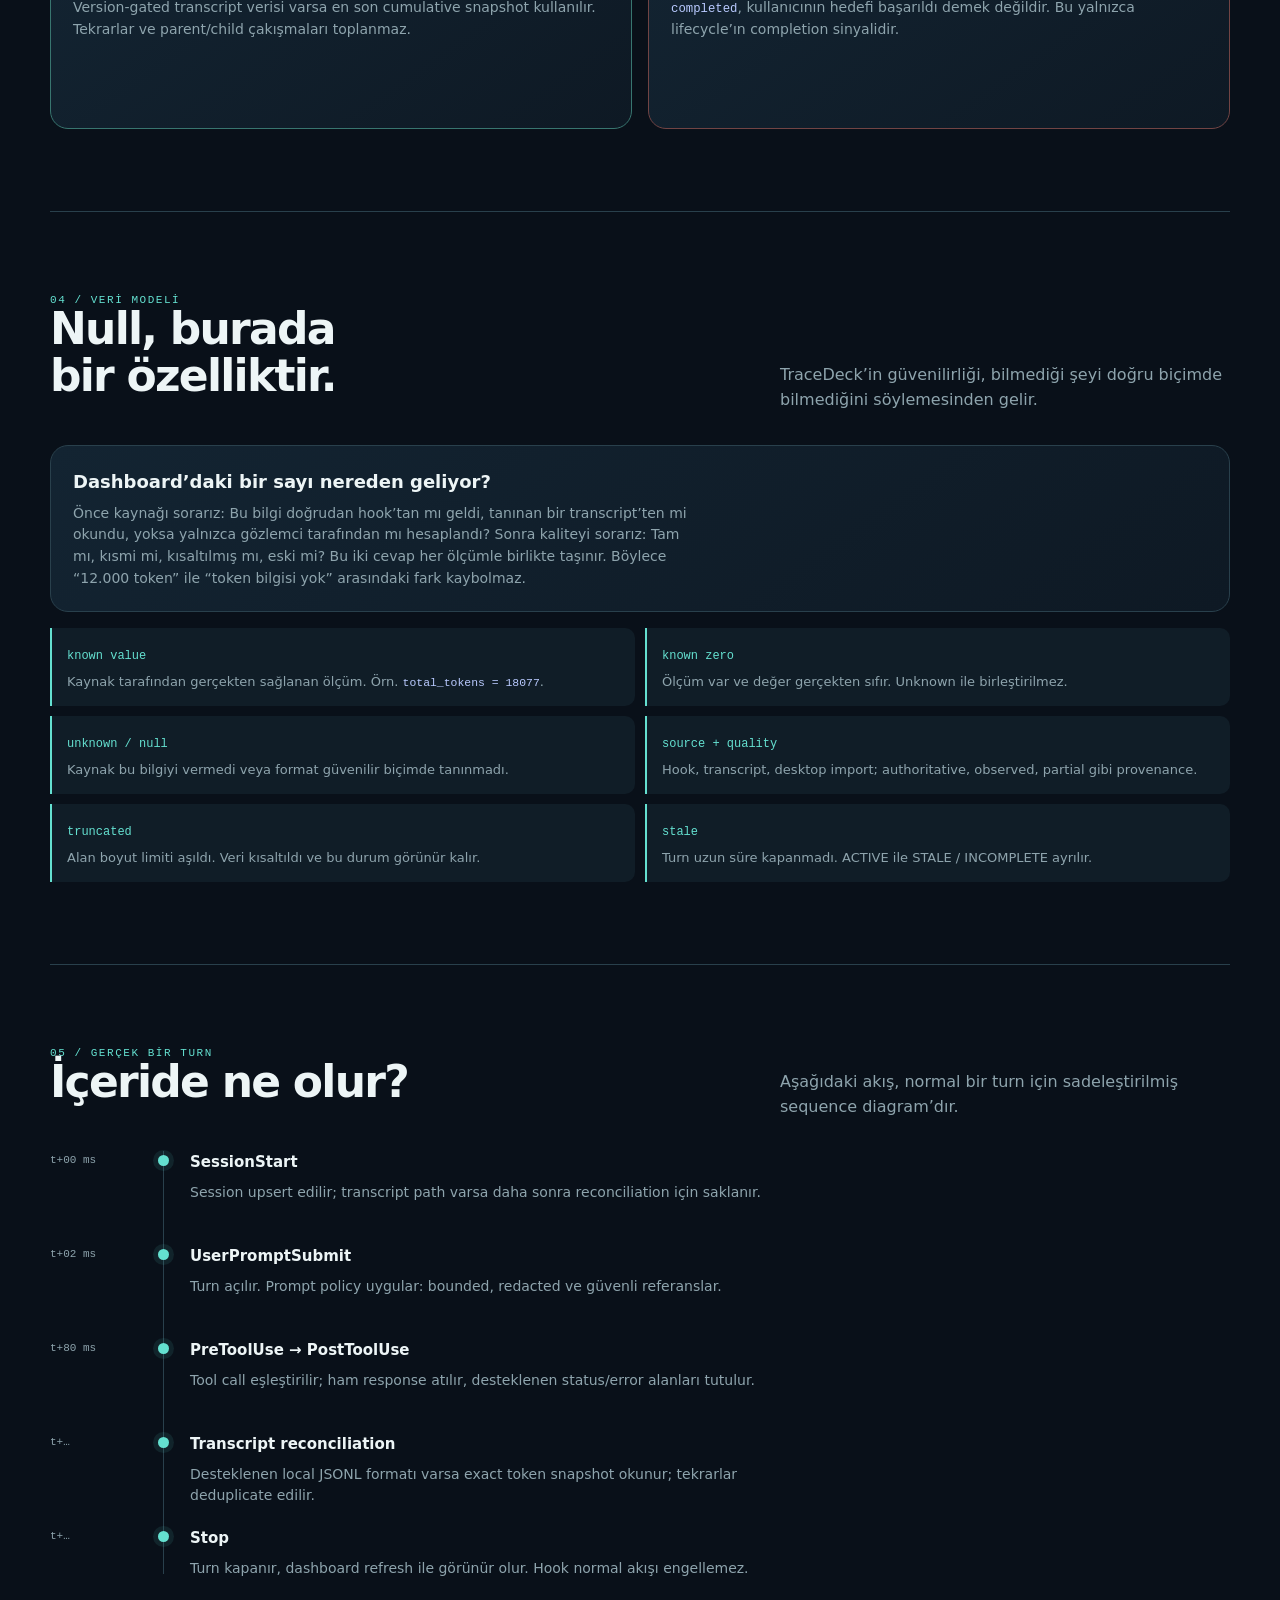
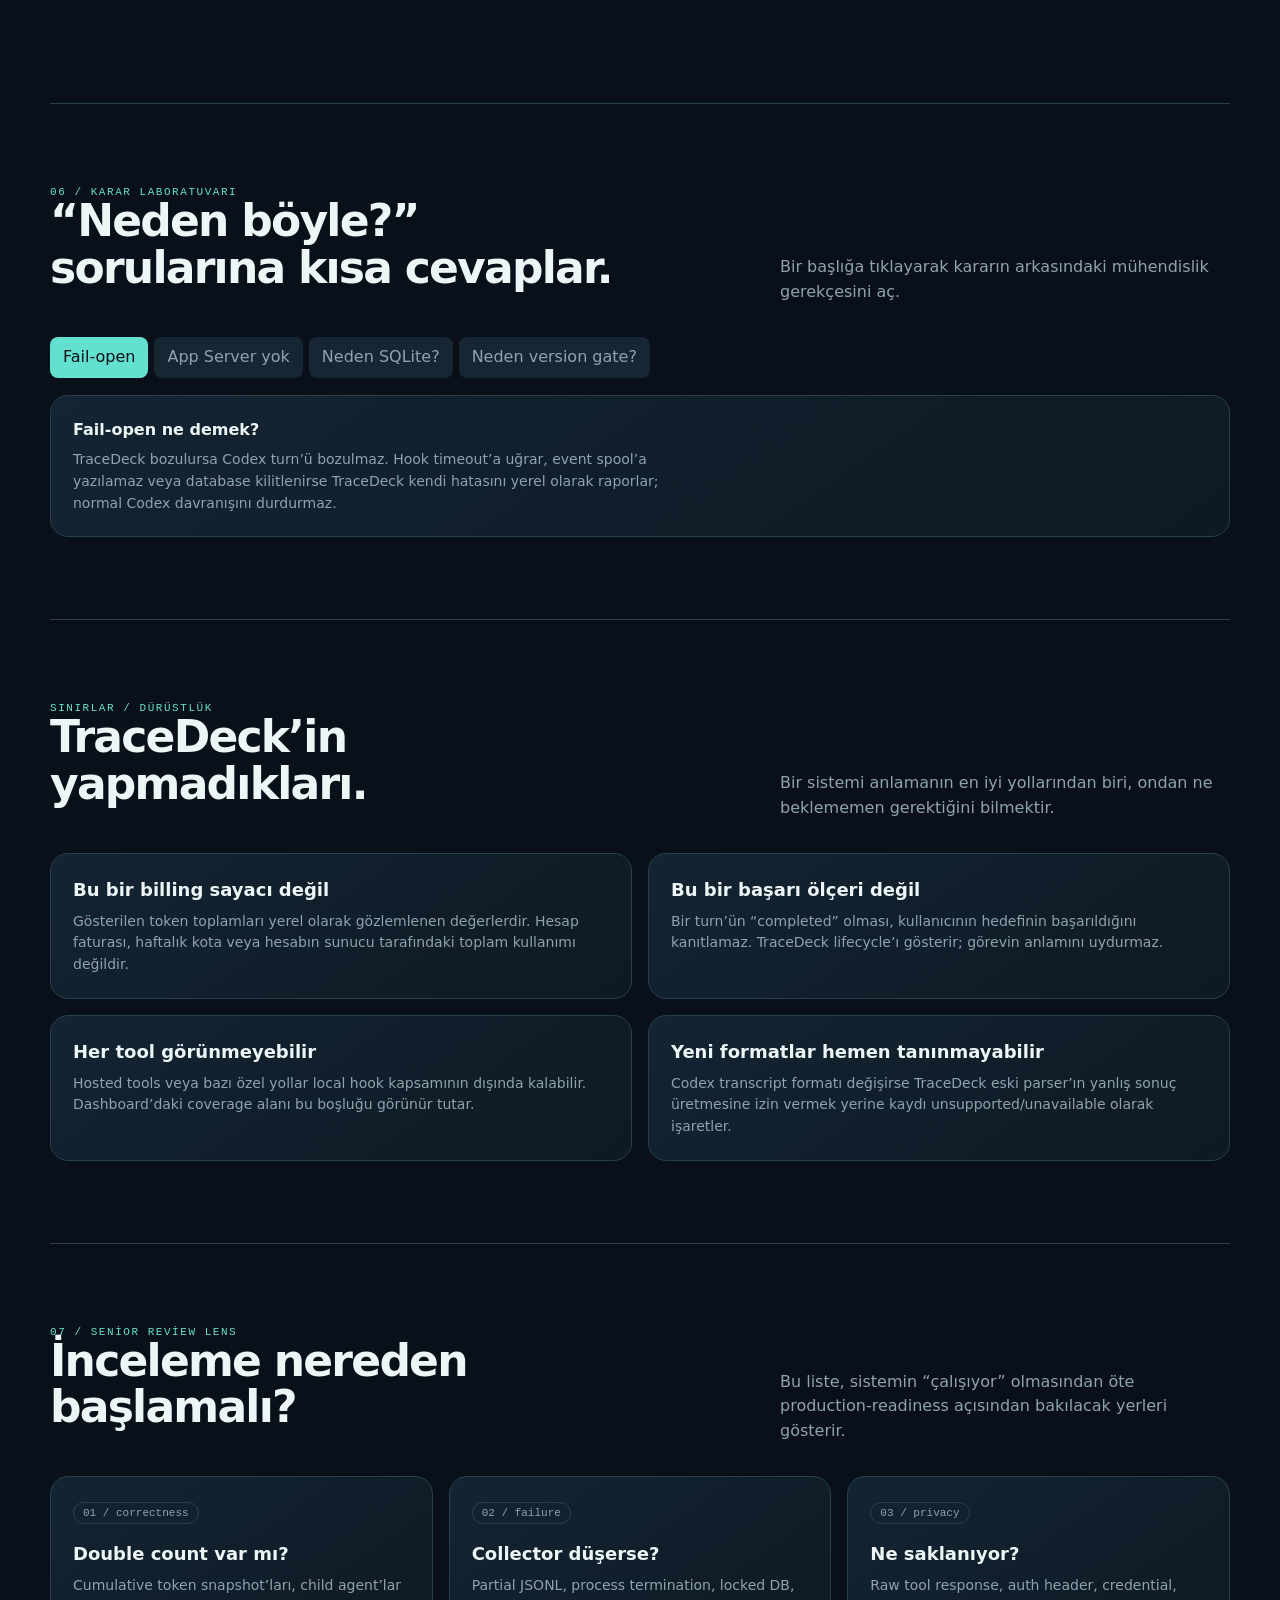
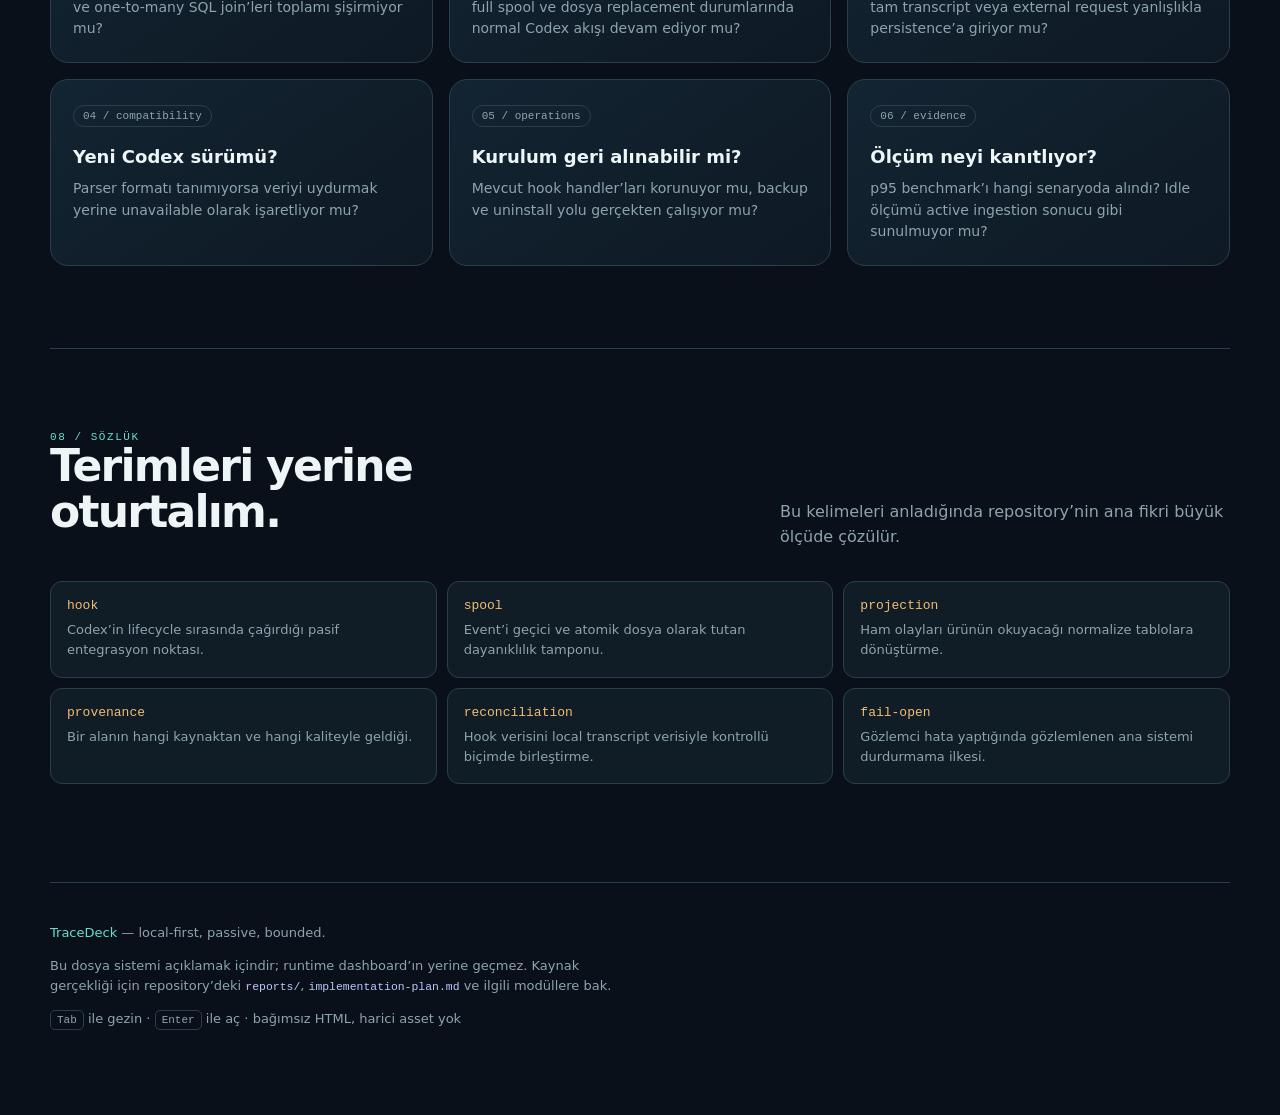
==== commit b168e48c: "Expand TraceDeck explainer for beginners" ====
--- a/tracedeck_interactive_explainer.html
+++ b/tracedeck_interactive_explainer.html
@@ -25,11 +25,16 @@
     <div class="topbar"><div class="brand">TRACEDECK / SYSTEM EXPLAINER</div><div class="status"><i class="dot"></i> local-first · passive · loopback</div></div>
     <div class="eyebrow">Sistemi anlamak için etkileşimli harita</div>
     <h1>TraceDeck neyi,<br><span class="accent">nasıl</span> gözlüyor?</h1>
-    <p class="lead">Bu sayfa, Codex oturumlarından gelen sınırlı yerel sinyallerin nasıl güvenli biçimde event’e, veriye ve dashboard görünümüne dönüştüğünü anlatır.</p>
+    <p class="lead">TraceDeck, Codex kullanırken bilgisayarında neler olduğunu sana gösteren yerel bir gözlem defteridir. Codex’i yönetmez, cevap üretmez ve verilerini internete göndermez; yalnızca Codex’in zaten bıraktığı izinli işaretleri okuyup “hangi oturum ne zaman başladı, hangi araç kullanıldı, hangi bilgiler gerçekten ölçüldü?” sorularını anlaşılır bir dashboard’da gösterir.</p>
     <div class="jump"><button data-scroll="flow">Veri akışını gör</button><button data-scroll="events">Event’leri incele</button><button data-scroll="decisions">Tasarım kararları</button><button data-scroll="review">Review checklist</button></div>
   </div></header>
 
   <main class="shell">
+    <section id="start"><div class="section-head"><div><div class="eyebrow">Başlangıç / Sıfırdan</div><h2>Önce tek cümleyle:</h2></div><p>Teknik terimleri daha sonra açacağız. Şimdilik TraceDeck’i küçük bir güvenlik kamerası gibi düşün.</p></div>
+      <div class="grid grid-3"><div class="panel"><span class="tag">Codex</span><h3>Çalışan sistem</h3><p>Sen Codex’e bir şey söylersin. Codex modelle konuşur, dosyalara veya araçlara erişebilir ve bir turn yürütür.</p></div><div class="panel"><span class="tag">TraceDeck</span><h3>Pasif gözlemci</h3><p>TraceDeck bu sırada yalnızca desteklenen olayları dinler. Turn başlatmaz, içeriği değiştirmez, karar vermez.</p></div><div class="panel"><span class="tag">Dashboard</span><h3>Anlaşılır kayıt</h3><p>Toplanan sınırlı bilgiyi oturum, turn, araç, süre, token ve veri kalitesi olarak yerel ekranda gösterir.</p></div></div>
+      <div class="panel" style="margin-top:16px"><h3>Bir örnek</h3><p>Sen “bu klasördeki testleri çalıştır” dersin. Codex bir shell aracı kullanır. TraceDeck, “bir shell çağrısı yapıldı” bilgisini ve desteklenen sonucu kaydedebilir. Fakat şifreni, ham tool cevabını veya Codex’in tüm iç düşünce sürecini kaydetmeye çalışmaz. Ölçemediği bir şeyi de ölçmüş gibi göstermez.</p></div>
+    </section>
+
     <section id="flow"><div class="section-head"><div><div class="eyebrow">01 / Büyük resim</div><h2>Bir Codex event’i<br>yolculuk yapar.</h2></div><p>Bir node’a tıkla. Her katmanın sorumluluğunu, neyi garanti ettiğini ve neyi özellikle yapmadığını gör.</p></div>
       <div class="flow" role="tablist" aria-label="TraceDeck veri akışı">
         <button class="node active" data-node="hooks"><span class="node-num">01</span><strong>Lifecycle hooks</strong><small>Codex’in verdiği sinyal</small></button>
@@ -42,6 +47,7 @@
     </section>
 
     <section id="events"><div class="section-head"><div><div class="eyebrow">02 / Event anatomisi</div><h2>Her event aynı değildir.</h2></div><p>Hook şeması hangi alanı veriyorsa onu saklarız. Verilmeyen alan “0” değil, <span class="warning">unknown</span> kalır.</p></div>
+      <div class="panel" style="margin-bottom:16px"><h3>Event nedir?</h3><p>Event, “bir şey oldu” anlamına gelen küçük bir kayıttır. Örneğin <code>UserPromptSubmit</code> kullanıcının yeni bir istek gönderdiğini; <code>PreToolUse</code> Codex’in bir araç çağırmak üzere olduğunu; <code>Stop</code> ise turn’ün kapanış sinyalini anlatır. TraceDeck bütün konuşmayı kopyalamaz; bu olaylardan güvenilir ve gerekli alanları seçer.</p></div>
       <div class="event-demo"><div class="event-list" role="tablist">
         <button class="active" data-event="prompt"><b>UserPromptSubmit</b><span>turn başlangıcı + bounded prompt</span></button>
         <button data-event="tool"><b>PreToolUse / PostToolUse</b><span>tool çağrısı ve sonucu</span></button>
@@ -61,6 +67,7 @@
     </section>
 
     <section id="pipeline"><div class="section-head"><div><div class="eyebrow">04 / Veri modeli</div><h2>Null, burada<br>bir özelliktir.</h2></div><p>TraceDeck’in güvenilirliği, bilmediği şeyi doğru biçimde bilmediğini söylemesinden gelir.</p></div>
+      <div class="panel" style="margin-bottom:16px"><h3>Dashboard’daki bir sayı nereden geliyor?</h3><p>Önce kaynağı sorarız: Bu bilgi doğrudan hook’tan mı geldi, tanınan bir transcript’ten mi okundu, yoksa yalnızca gözlemci tarafından mı hesaplandı? Sonra kaliteyi sorarız: Tam mı, kısmi mi, kısaltılmış mı, eski mi? Bu iki cevap her ölçümle birlikte taşınır. Böylece “12.000 token” ile “token bilgisi yok” arasındaki fark kaybolmaz.</p></div>
       <div class="schema"><div class="schema-item"><b>known value</b><span>Kaynak tarafından gerçekten sağlanan ölçüm. Örn. <code>total_tokens = 18077</code>.</span></div><div class="schema-item"><b>known zero</b><span>Ölçüm var ve değer gerçekten sıfır. Unknown ile birleştirilmez.</span></div><div class="schema-item"><b>unknown / null</b><span>Kaynak bu bilgiyi vermedi veya format güvenilir biçimde tanınmadı.</span></div><div class="schema-item"><b>source + quality</b><span>Hook, transcript, desktop import; authoritative, observed, partial gibi provenance.</span></div><div class="schema-item"><b>truncated</b><span>Alan boyut limiti aşıldı. Veri kısaltıldı ve bu durum görünür kalır.</span></div><div class="schema-item"><b>stale</b><span>Turn uzun süre kapanmadı. ACTIVE ile STALE / INCOMPLETE ayrılır.</span></div></div>
     </section>
 
@@ -70,6 +77,10 @@
 
     <section id="why"><div class="section-head"><div><div class="eyebrow">06 / Karar laboratuvarı</div><h2>“Neden böyle?”<br>sorularına kısa cevaplar.</h2></div><p>Bir başlığa tıklayarak kararın arkasındaki mühendislik gerekçesini aç.</p></div>
       <div class="switcher" role="tablist"><button class="active" data-answer="failopen">Fail-open</button><button data-answer="appserver">App Server yok</button><button data-answer="sqlite">Neden SQLite?</button><button data-answer="version">Neden version gate?</button></div><div class="panel copy" id="answer"><strong>Fail-open ne demek?</strong><p>TraceDeck bozulursa Codex turn’ü bozulmaz. Hook timeout’a uğrar, event spool’a yazılamaz veya database kilitlenirse TraceDeck kendi hatasını yerel olarak raporlar; normal Codex davranışını durdurmaz.</p></div>
+    </section>
+
+    <section id="limits"><div class="section-head"><div><div class="eyebrow">Sınırlar / Dürüstlük</div><h2>TraceDeck’in<br>yapmadıkları.</h2></div><p>Bir sistemi anlamanın en iyi yollarından biri, ondan ne beklememen gerektiğini bilmektir.</p></div>
+      <div class="grid grid-2"><div class="panel"><h3>Bu bir billing sayacı değil</h3><p>Gösterilen token toplamları yerel olarak gözlemlenen değerlerdir. Hesap faturası, haftalık kota veya hesabın sunucu tarafındaki toplam kullanımı değildir.</p></div><div class="panel"><h3>Bu bir başarı ölçeri değil</h3><p>Bir turn’ün “completed” olması, kullanıcının hedefinin başarıldığını kanıtlamaz. TraceDeck lifecycle’ı gösterir; görevin anlamını uydurmaz.</p></div><div class="panel"><h3>Her tool görünmeyebilir</h3><p>Hosted tools veya bazı özel yollar local hook kapsamının dışında kalabilir. Dashboard’daki coverage alanı bu boşluğu görünür tutar.</p></div><div class="panel"><h3>Yeni formatlar hemen tanınmayabilir</h3><p>Codex transcript formatı değişirse TraceDeck eski parser’ın yanlış sonuç üretmesine izin vermek yerine kaydı unsupported/unavailable olarak işaretler.</p></div></div>
     </section>
 
     <section id="review"><div class="section-head"><div><div class="eyebrow">07 / Senior review lens</div><h2>İnceleme nereden<br>başlamalı?</h2></div><p>Bu liste, sistemin “çalışıyor” olmasından öte production-readiness açısından bakılacak yerleri gösterir.</p></div>
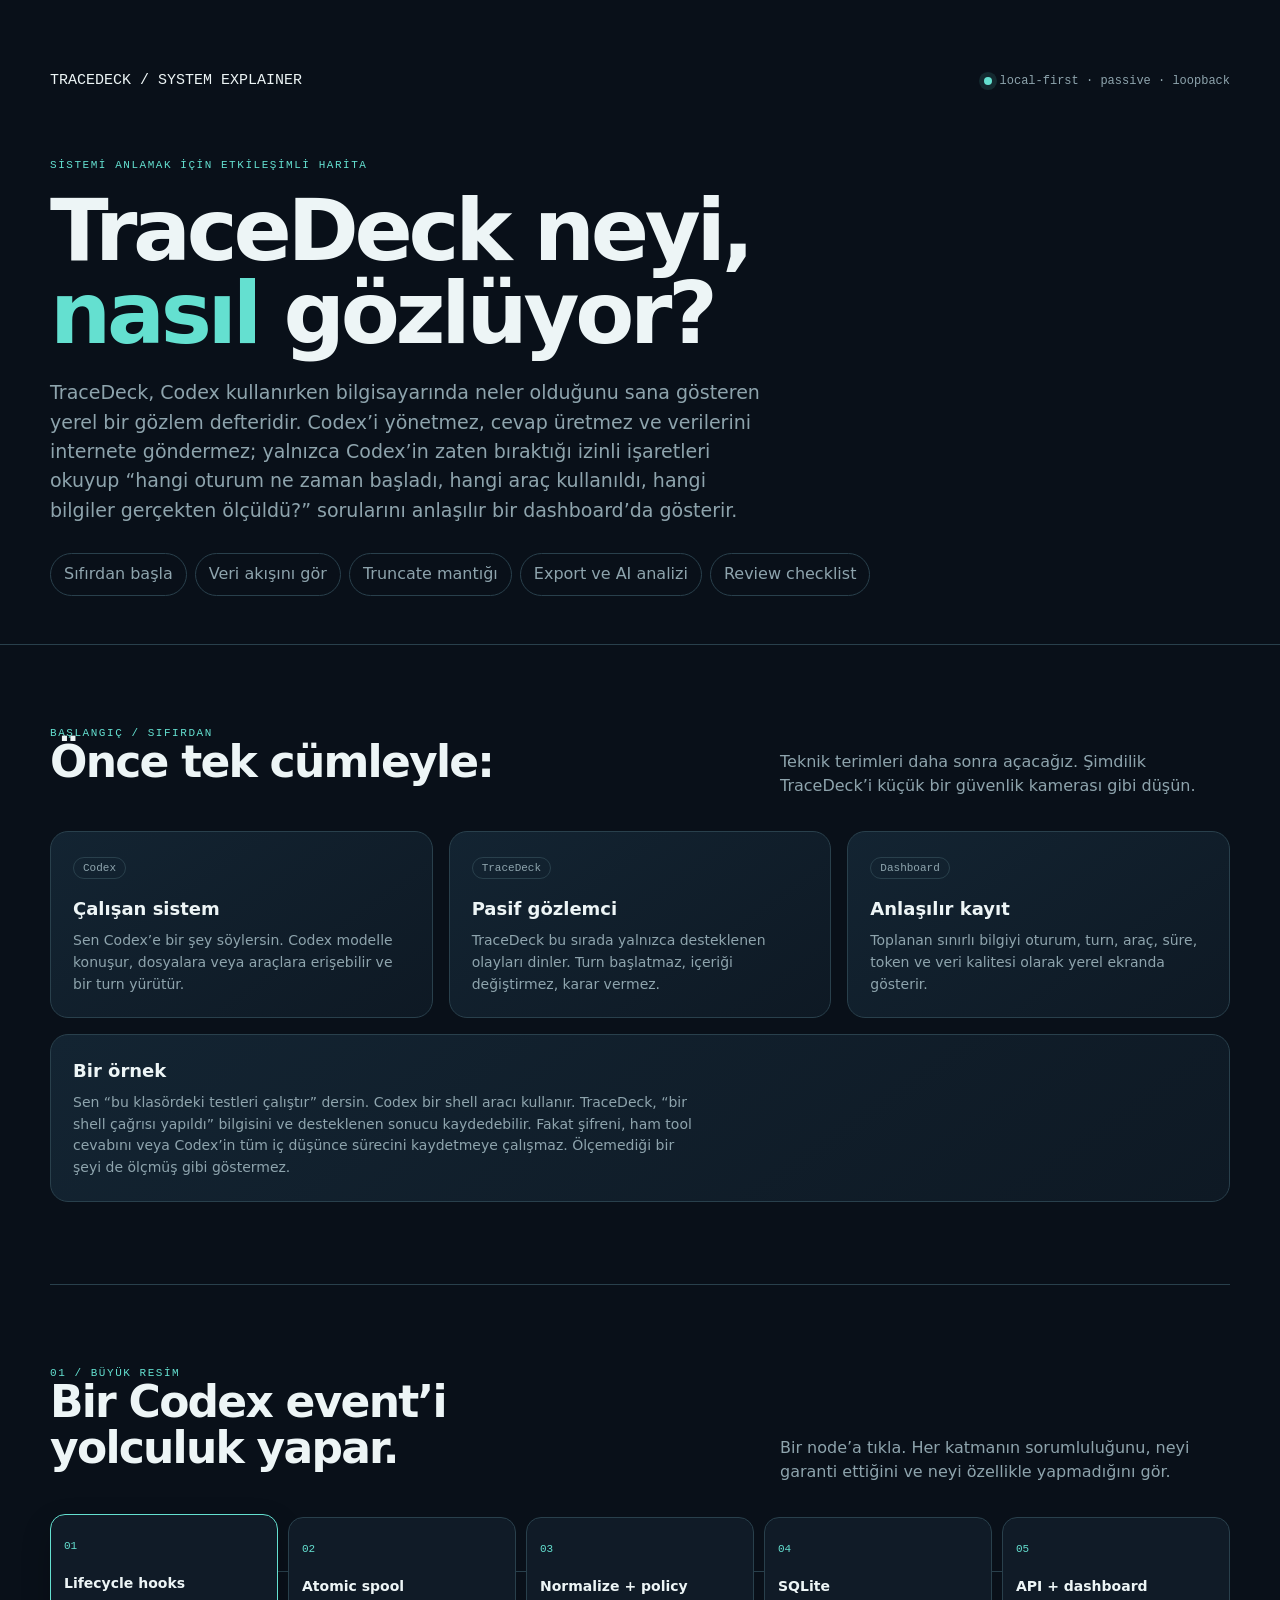
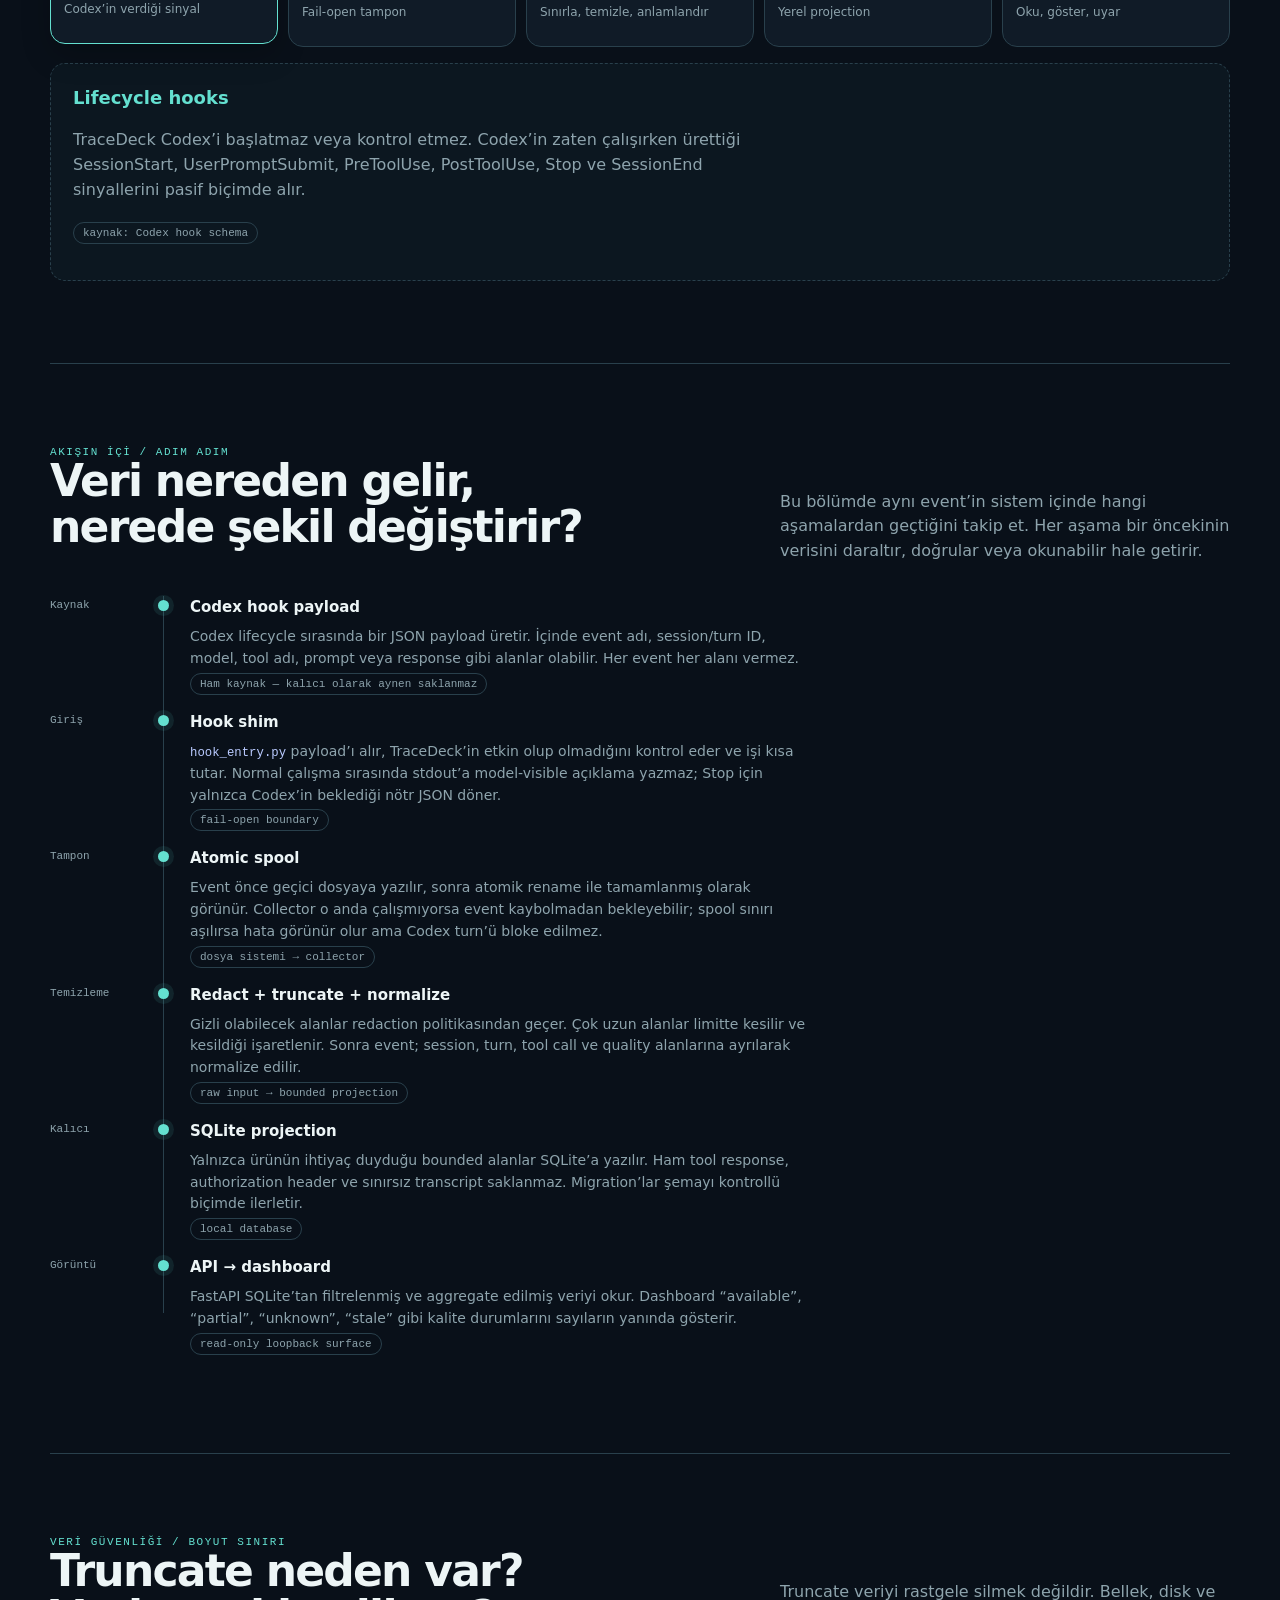
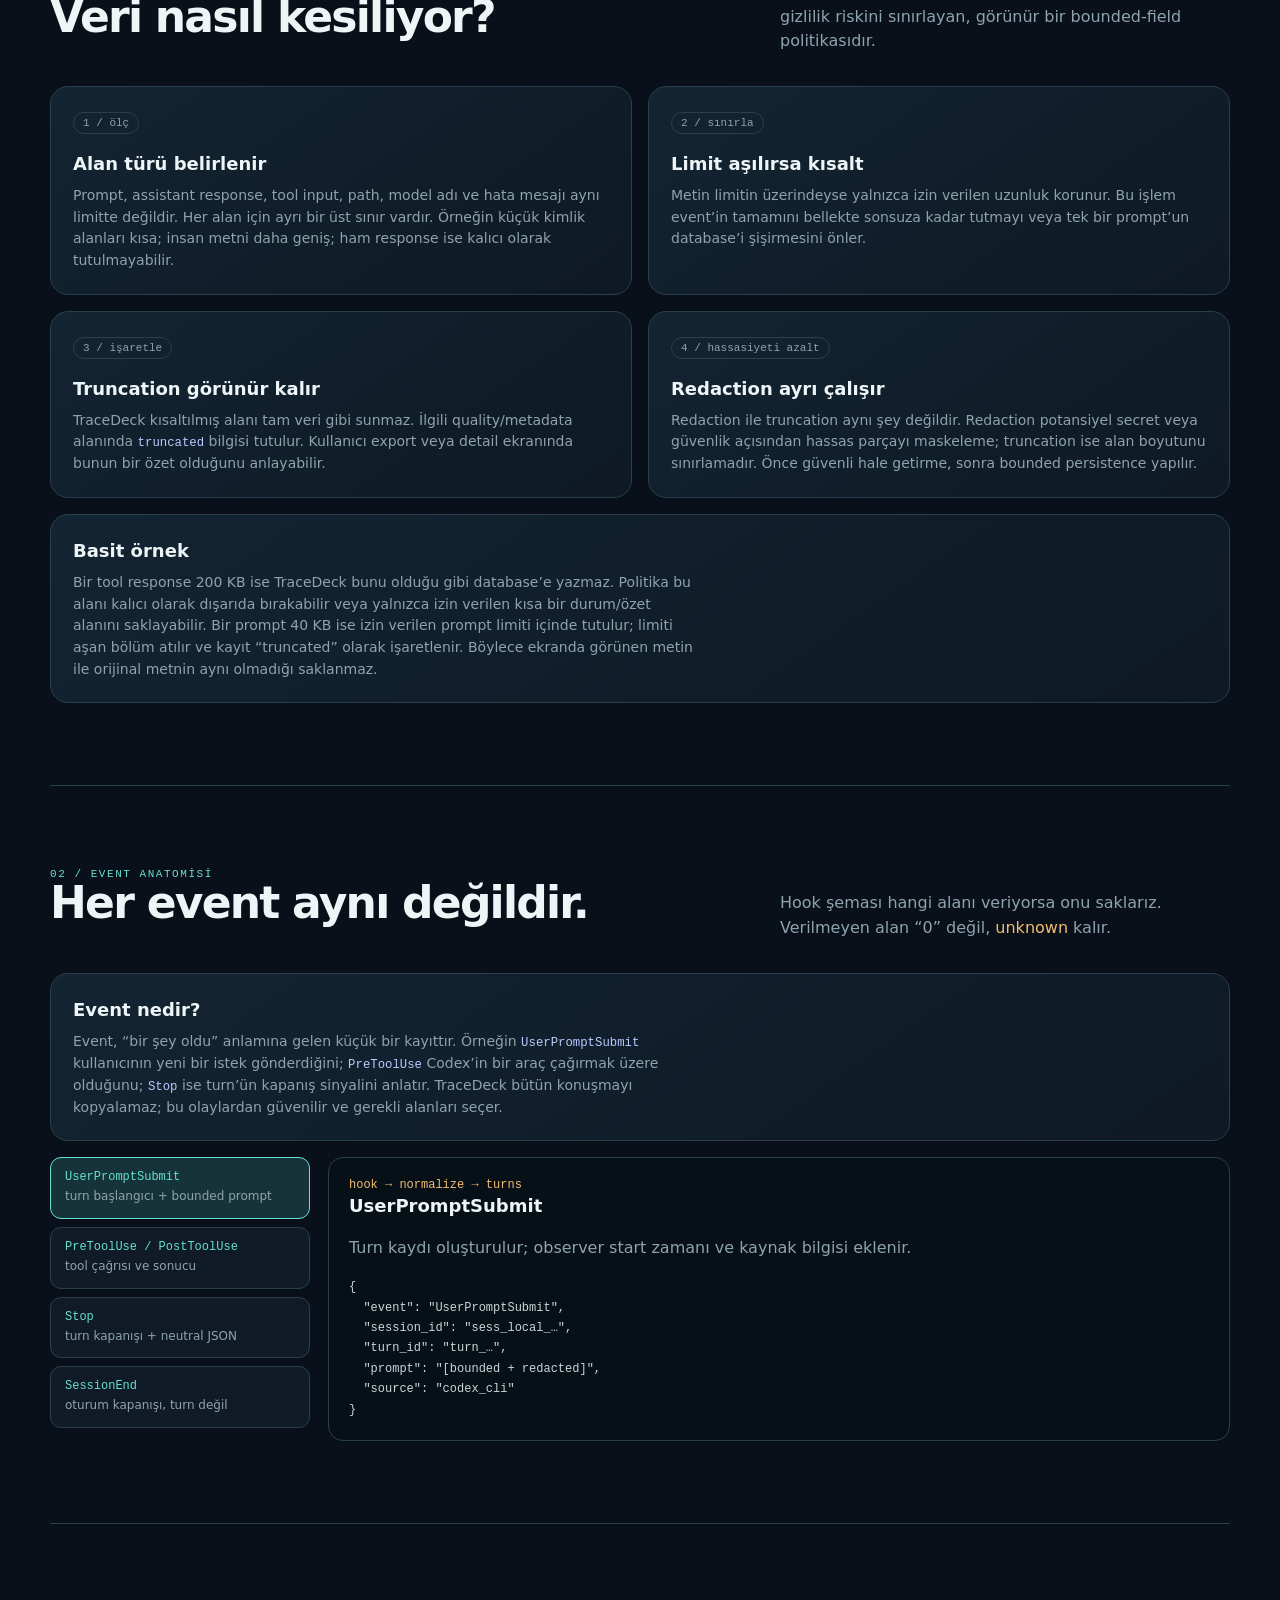
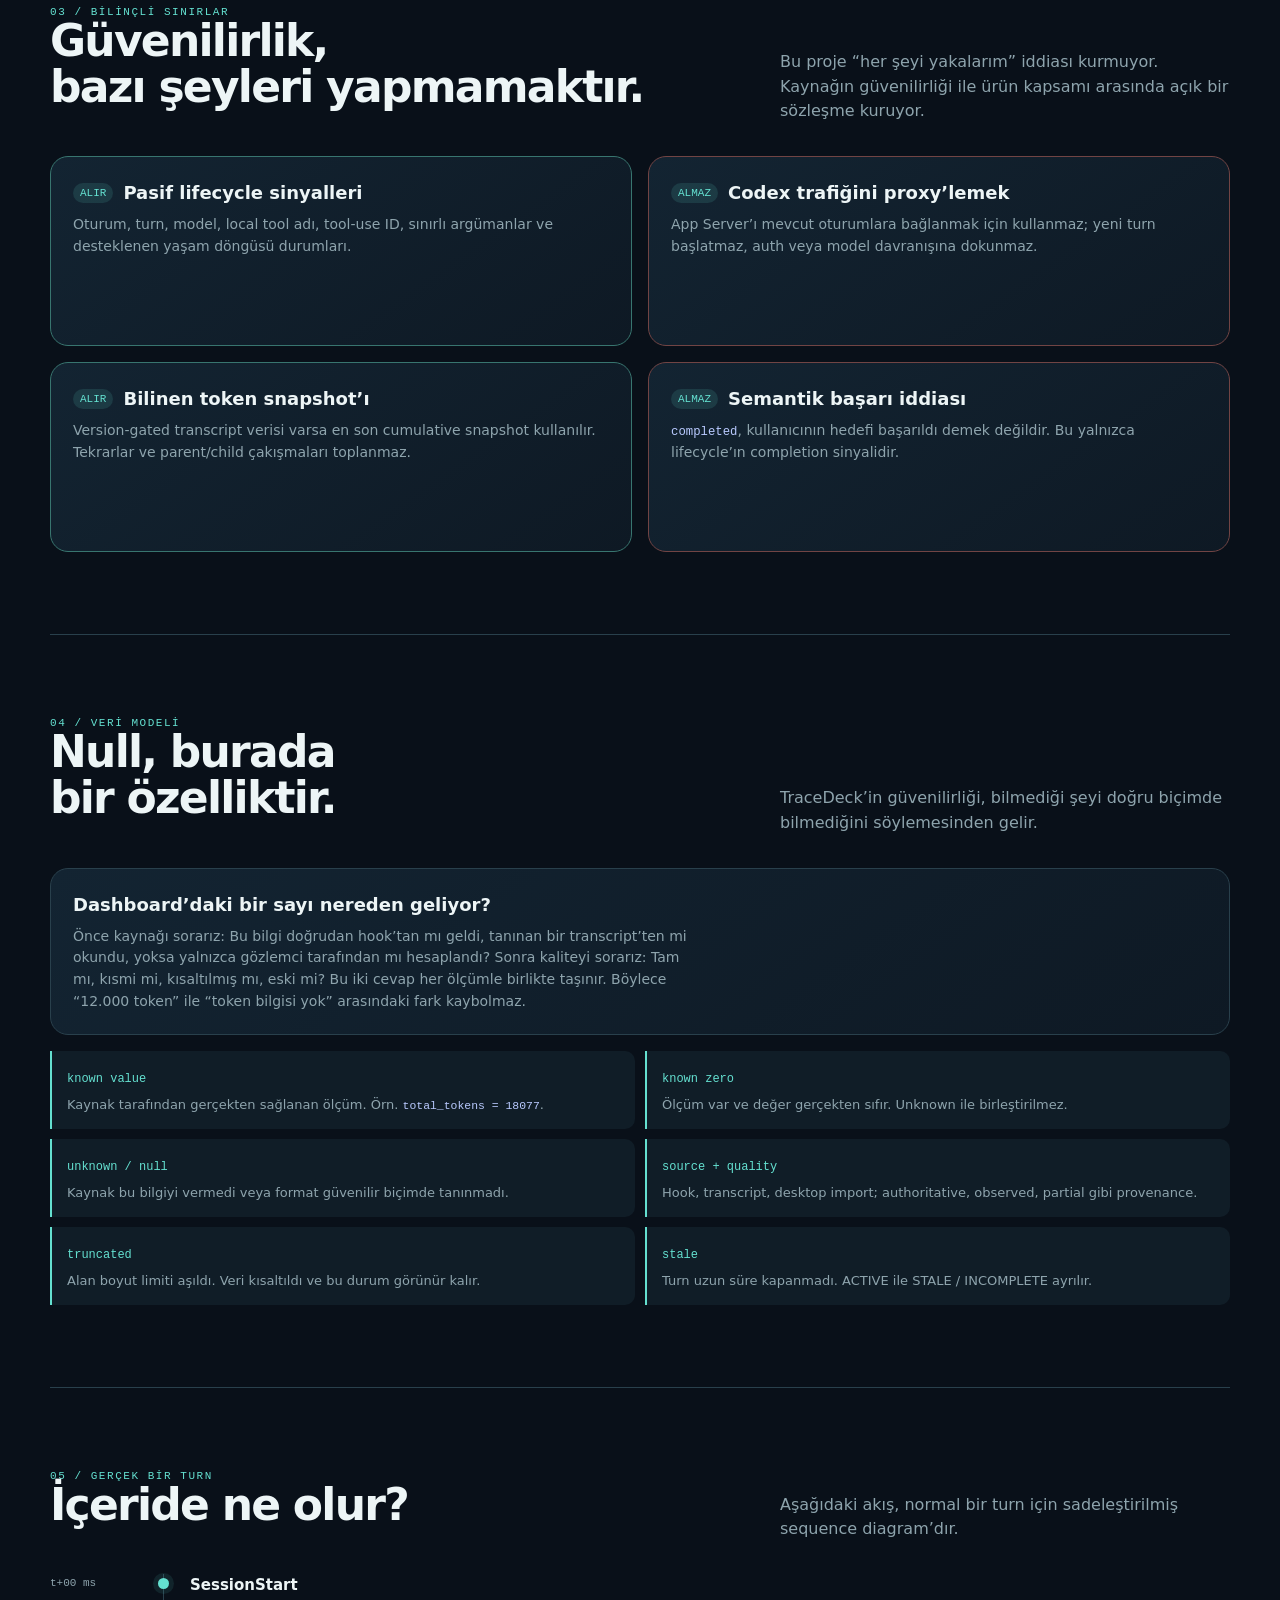
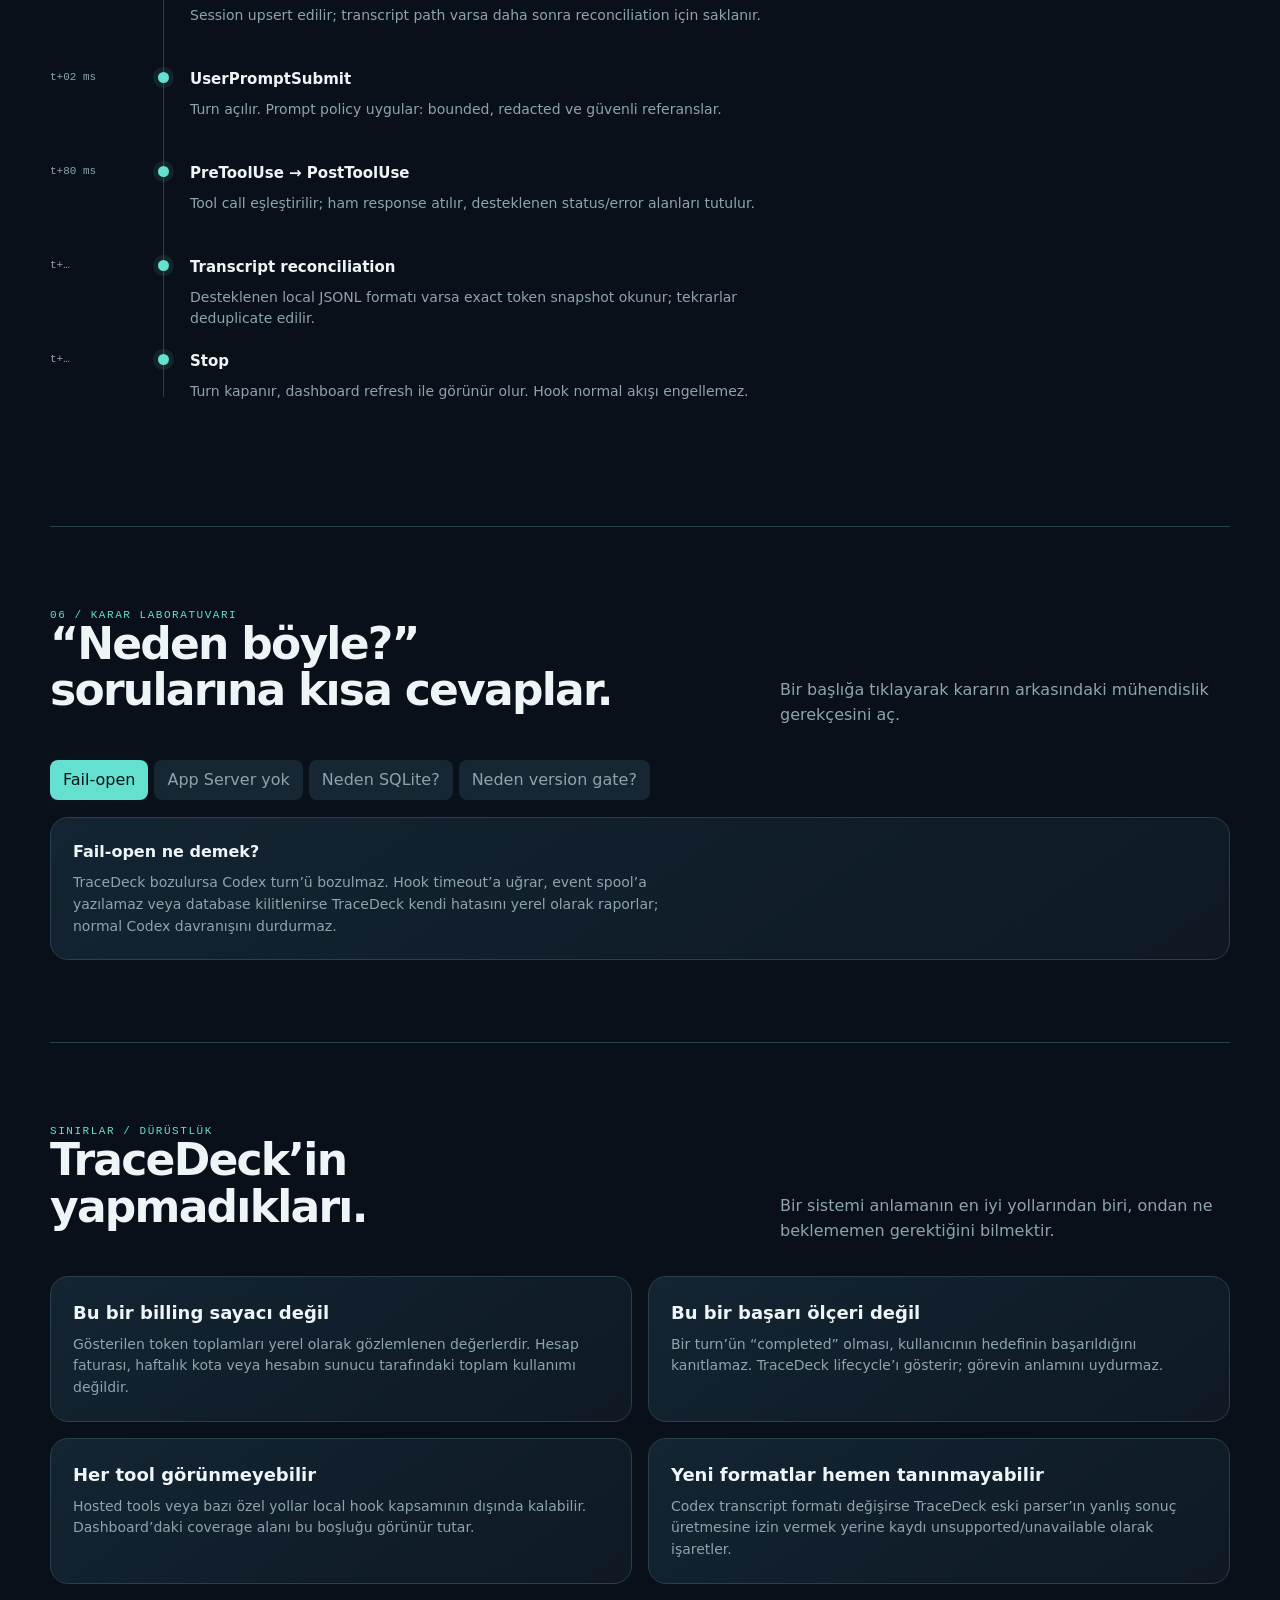
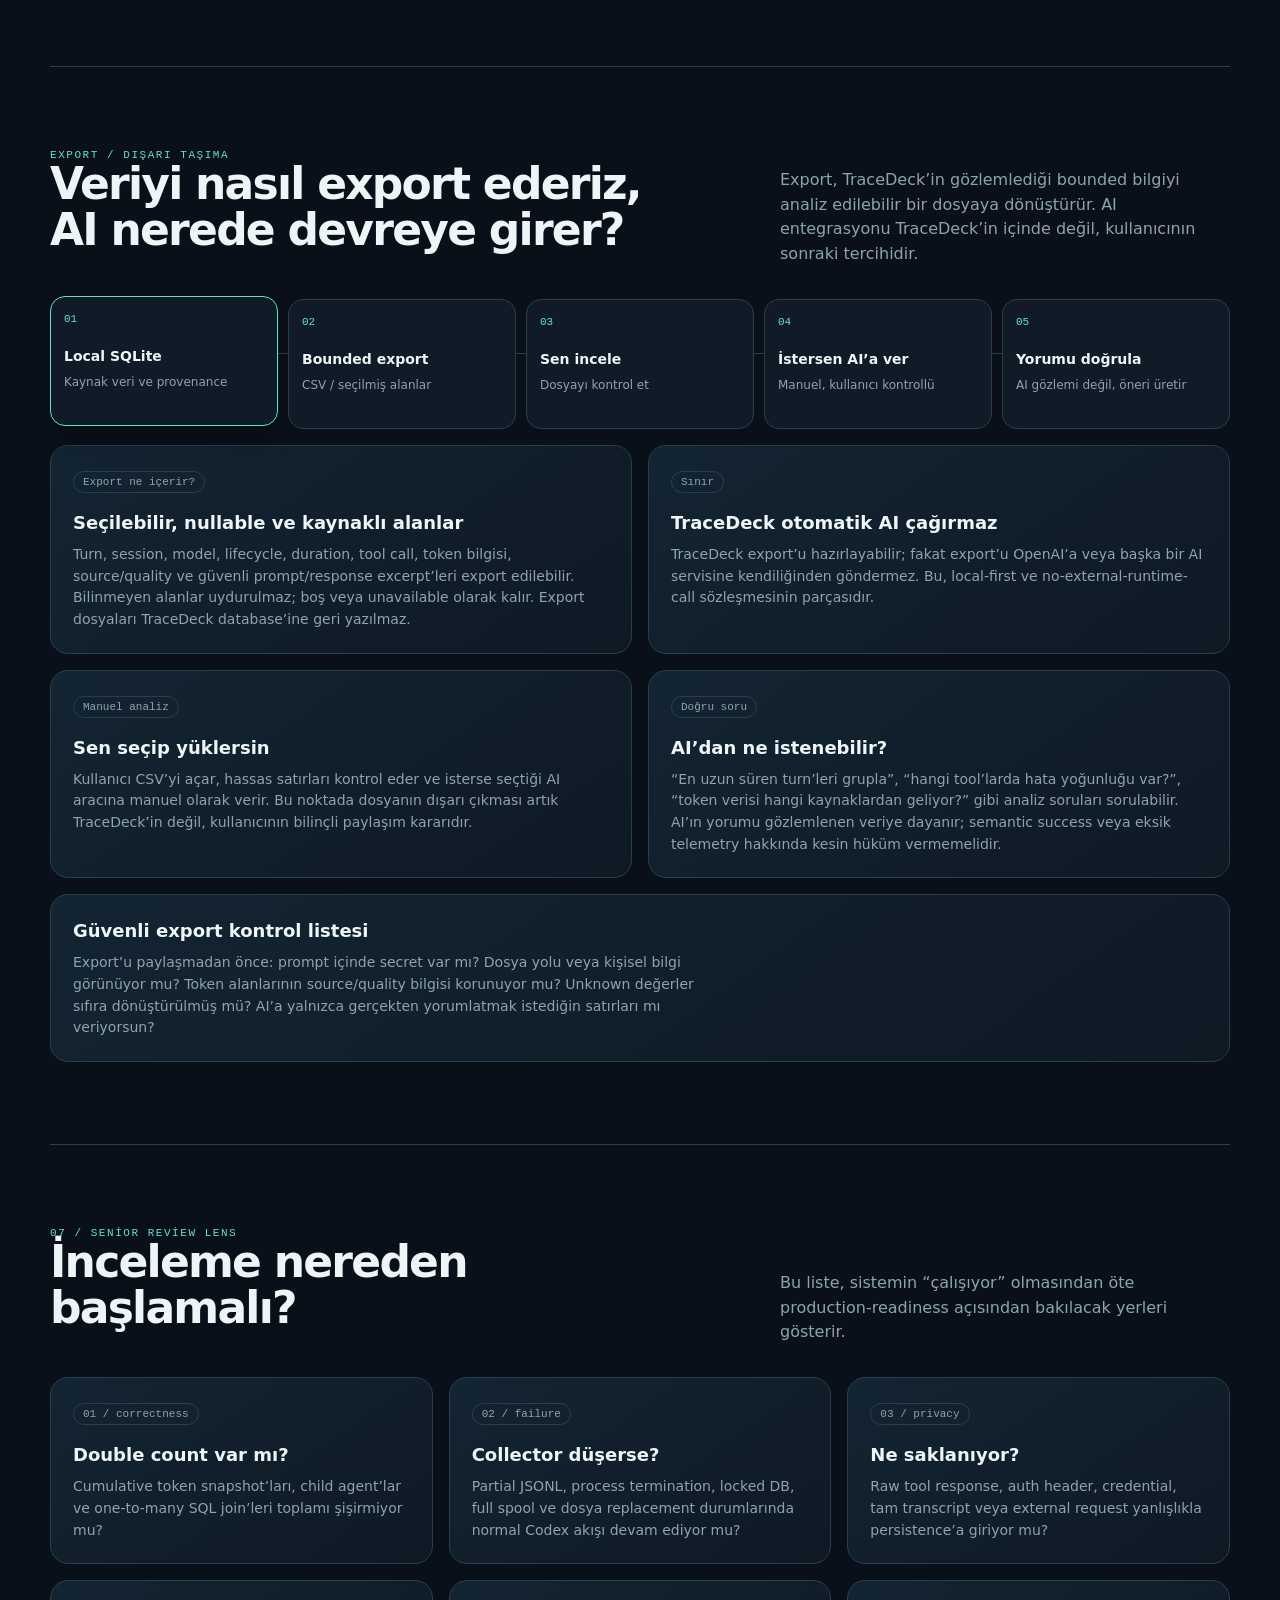
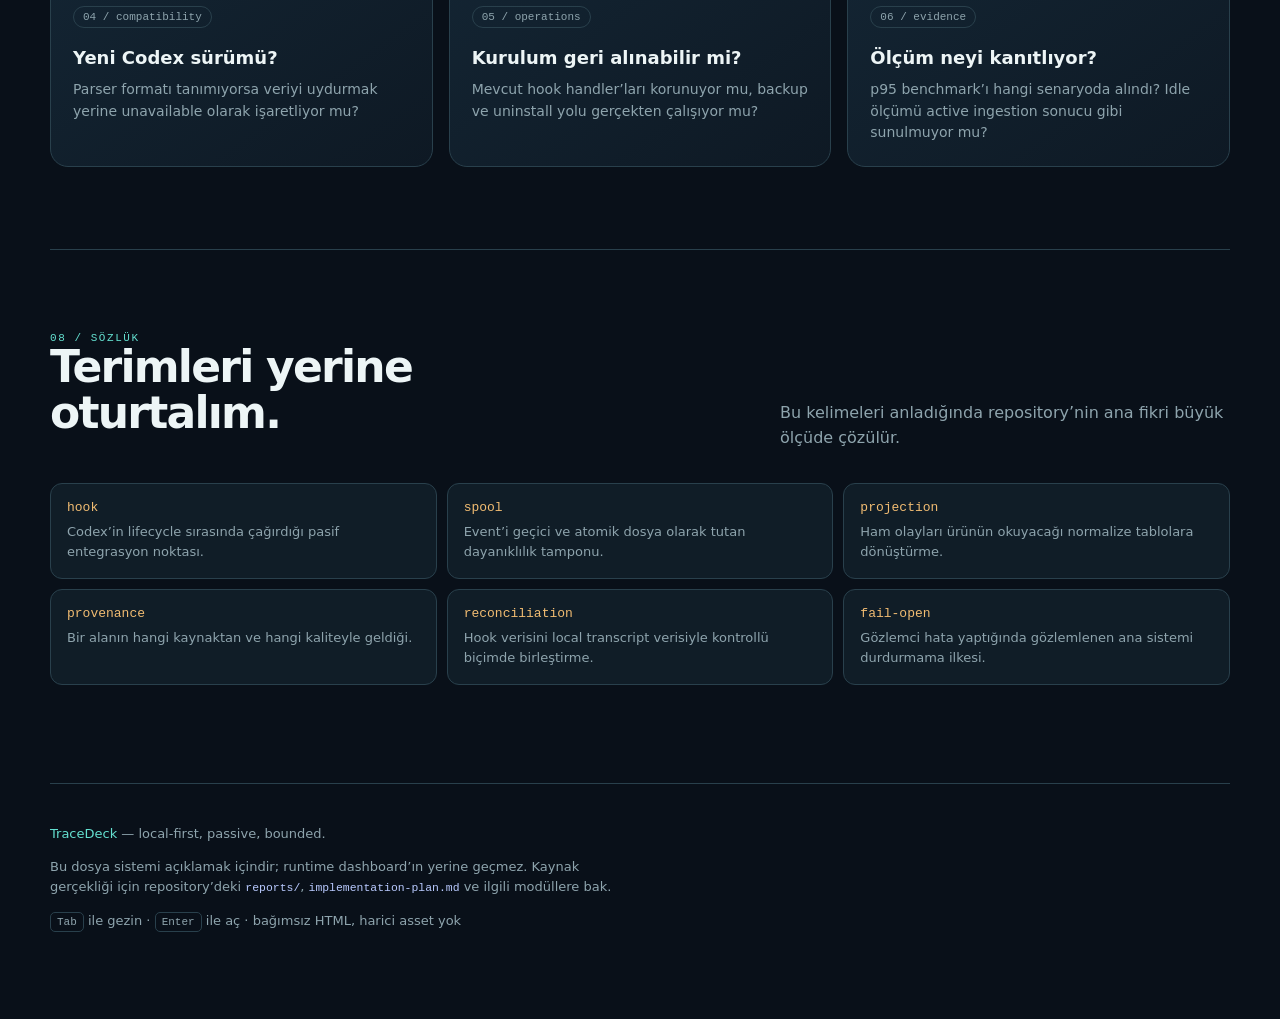
==== commit 944b756b: "Explain TraceDeck data lifecycle and exports" ====
--- a/tracedeck_interactive_explainer.html
+++ b/tracedeck_interactive_explainer.html
@@ -26,7 +26,7 @@
     <div class="eyebrow">Sistemi anlamak için etkileşimli harita</div>
     <h1>TraceDeck neyi,<br><span class="accent">nasıl</span> gözlüyor?</h1>
     <p class="lead">TraceDeck, Codex kullanırken bilgisayarında neler olduğunu sana gösteren yerel bir gözlem defteridir. Codex’i yönetmez, cevap üretmez ve verilerini internete göndermez; yalnızca Codex’in zaten bıraktığı izinli işaretleri okuyup “hangi oturum ne zaman başladı, hangi araç kullanıldı, hangi bilgiler gerçekten ölçüldü?” sorularını anlaşılır bir dashboard’da gösterir.</p>
-    <div class="jump"><button data-scroll="flow">Veri akışını gör</button><button data-scroll="events">Event’leri incele</button><button data-scroll="decisions">Tasarım kararları</button><button data-scroll="review">Review checklist</button></div>
+    <div class="jump"><button data-scroll="start">Sıfırdan başla</button><button data-scroll="flow">Veri akışını gör</button><button data-scroll="truncate">Truncate mantığı</button><button data-scroll="export">Export ve AI analizi</button><button data-scroll="review">Review checklist</button></div>
   </div></header>
 
   <main class="shell">
@@ -44,6 +44,15 @@
         <button class="node" data-node="api"><span class="node-num">05</span><strong>API + dashboard</strong><small>Oku, göster, uyar</small></button>
       </div>
       <div class="flow-detail" id="flow-detail"><h3>Lifecycle hooks</h3><p>TraceDeck Codex’i başlatmaz veya kontrol etmez. Codex’in zaten çalışırken ürettiği SessionStart, UserPromptSubmit, PreToolUse, PostToolUse, Stop ve SessionEnd sinyallerini pasif biçimde alır.</p><span class="tag">kaynak: Codex hook schema</span></div>
+    </section>
+
+    <section id="data-path"><div class="section-head"><div><div class="eyebrow">Akışın içi / Adım adım</div><h2>Veri nereden gelir,<br>nerede şekil değiştirir?</h2></div><p>Bu bölümde aynı event’in sistem içinde hangi aşamalardan geçtiğini takip et. Her aşama bir öncekinin verisini daraltır, doğrular veya okunabilir hale getirir.</p></div>
+      <div class="timeline"><div class="step"><div class="time">Kaynak</div><div class="rail"></div><div><h3>Codex hook payload</h3><p>Codex lifecycle sırasında bir JSON payload üretir. İçinde event adı, session/turn ID, model, tool adı, prompt veya response gibi alanlar olabilir. Her event her alanı vermez.</p><span class="tag">Ham kaynak — kalıcı olarak aynen saklanmaz</span></div></div><div class="step"><div class="time">Giriş</div><div class="rail"></div><div><h3>Hook shim</h3><p><code>hook_entry.py</code> payload’ı alır, TraceDeck’in etkin olup olmadığını kontrol eder ve işi kısa tutar. Normal çalışma sırasında stdout’a model-visible açıklama yazmaz; Stop için yalnızca Codex’in beklediği nötr JSON döner.</p><span class="tag">fail-open boundary</span></div></div><div class="step"><div class="time">Tampon</div><div class="rail"></div><div><h3>Atomic spool</h3><p>Event önce geçici dosyaya yazılır, sonra atomik rename ile tamamlanmış olarak görünür. Collector o anda çalışmıyorsa event kaybolmadan bekleyebilir; spool sınırı aşılırsa hata görünür olur ama Codex turn’ü bloke edilmez.</p><span class="tag">dosya sistemi → collector</span></div></div><div class="step"><div class="time">Temizleme</div><div class="rail"></div><div><h3>Redact + truncate + normalize</h3><p>Gizli olabilecek alanlar redaction politikasından geçer. Çok uzun alanlar limitte kesilir ve kesildiği işaretlenir. Sonra event; session, turn, tool call ve quality alanlarına ayrılarak normalize edilir.</p><span class="tag">raw input → bounded projection</span></div></div><div class="step"><div class="time">Kalıcı</div><div class="rail"></div><div><h3>SQLite projection</h3><p>Yalnızca ürünün ihtiyaç duyduğu bounded alanlar SQLite’a yazılır. Ham tool response, authorization header ve sınırsız transcript saklanmaz. Migration’lar şemayı kontrollü biçimde ilerletir.</p><span class="tag">local database</span></div></div><div class="step"><div class="time">Görüntü</div><div class="rail"></div><div><h3>API → dashboard</h3><p>FastAPI SQLite’tan filtrelenmiş ve aggregate edilmiş veriyi okur. Dashboard “available”, “partial”, “unknown”, “stale” gibi kalite durumlarını sayıların yanında gösterir.</p><span class="tag">read-only loopback surface</span></div></div></div>
+    </section>
+
+    <section id="truncate"><div class="section-head"><div><div class="eyebrow">Veri güvenliği / Boyut sınırı</div><h2>Truncate neden var?<br>Veri nasıl kesiliyor?</h2></div><p>Truncate veriyi rastgele silmek değildir. Bellek, disk ve gizlilik riskini sınırlayan, görünür bir bounded-field politikasıdır.</p></div>
+      <div class="grid grid-2"><div class="panel"><span class="tag">1 / ölç</span><h3>Alan türü belirlenir</h3><p>Prompt, assistant response, tool input, path, model adı ve hata mesajı aynı limitte değildir. Her alan için ayrı bir üst sınır vardır. Örneğin küçük kimlik alanları kısa; insan metni daha geniş; ham response ise kalıcı olarak tutulmayabilir.</p></div><div class="panel"><span class="tag">2 / sınırla</span><h3>Limit aşılırsa kısalt</h3><p>Metin limitin üzerindeyse yalnızca izin verilen uzunluk korunur. Bu işlem event’in tamamını bellekte sonsuza kadar tutmayı veya tek bir prompt’un database’i şişirmesini önler.</p></div><div class="panel"><span class="tag">3 / işaretle</span><h3>Truncation görünür kalır</h3><p>TraceDeck kısaltılmış alanı tam veri gibi sunmaz. İlgili quality/metadata alanında <code>truncated</code> bilgisi tutulur. Kullanıcı export veya detail ekranında bunun bir özet olduğunu anlayabilir.</p></div><div class="panel"><span class="tag">4 / hassasiyeti azalt</span><h3>Redaction ayrı çalışır</h3><p>Redaction ile truncation aynı şey değildir. Redaction potansiyel secret veya güvenlik açısından hassas parçayı maskeleme; truncation ise alan boyutunu sınırlamadır. Önce güvenli hale getirme, sonra bounded persistence yapılır.</p></div></div>
+      <div class="panel" style="margin-top:16px"><h3>Basit örnek</h3><p>Bir tool response 200 KB ise TraceDeck bunu olduğu gibi database’e yazmaz. Politika bu alanı kalıcı olarak dışarıda bırakabilir veya yalnızca izin verilen kısa bir durum/özet alanını saklayabilir. Bir prompt 40 KB ise izin verilen prompt limiti içinde tutulur; limiti aşan bölüm atılır ve kayıt “truncated” olarak işaretlenir. Böylece ekranda görünen metin ile orijinal metnin aynı olmadığı saklanmaz.</p></div>
     </section>
 
     <section id="events"><div class="section-head"><div><div class="eyebrow">02 / Event anatomisi</div><h2>Her event aynı değildir.</h2></div><p>Hook şeması hangi alanı veriyorsa onu saklarız. Verilmeyen alan “0” değil, <span class="warning">unknown</span> kalır.</p></div>
@@ -83,6 +92,12 @@
       <div class="grid grid-2"><div class="panel"><h3>Bu bir billing sayacı değil</h3><p>Gösterilen token toplamları yerel olarak gözlemlenen değerlerdir. Hesap faturası, haftalık kota veya hesabın sunucu tarafındaki toplam kullanımı değildir.</p></div><div class="panel"><h3>Bu bir başarı ölçeri değil</h3><p>Bir turn’ün “completed” olması, kullanıcının hedefinin başarıldığını kanıtlamaz. TraceDeck lifecycle’ı gösterir; görevin anlamını uydurmaz.</p></div><div class="panel"><h3>Her tool görünmeyebilir</h3><p>Hosted tools veya bazı özel yollar local hook kapsamının dışında kalabilir. Dashboard’daki coverage alanı bu boşluğu görünür tutar.</p></div><div class="panel"><h3>Yeni formatlar hemen tanınmayabilir</h3><p>Codex transcript formatı değişirse TraceDeck eski parser’ın yanlış sonuç üretmesine izin vermek yerine kaydı unsupported/unavailable olarak işaretler.</p></div></div>
     </section>
 
+    <section id="export"><div class="section-head"><div><div class="eyebrow">Export / Dışarı taşıma</div><h2>Veriyi nasıl export ederiz,<br>AI nerede devreye girer?</h2></div><p>Export, TraceDeck’in gözlemlediği bounded bilgiyi analiz edilebilir bir dosyaya dönüştürür. AI entegrasyonu TraceDeck’in içinde değil, kullanıcının sonraki tercihidir.</p></div>
+      <div class="flow" role="list"><div class="node active"><span class="node-num">01</span><strong>Local SQLite</strong><small>Kaynak veri ve provenance</small></div><div class="node"><span class="node-num">02</span><strong>Bounded export</strong><small>CSV / seçilmiş alanlar</small></div><div class="node"><span class="node-num">03</span><strong>Sen incele</strong><small>Dosyayı kontrol et</small></div><div class="node"><span class="node-num">04</span><strong>İstersen AI’a ver</strong><small>Manuel, kullanıcı kontrollü</small></div><div class="node"><span class="node-num">05</span><strong>Yorumu doğrula</strong><small>AI gözlemi değil, öneri üretir</small></div></div>
+      <div class="grid grid-2" style="margin-top:16px"><div class="panel"><span class="tag">Export ne içerir?</span><h3>Seçilebilir, nullable ve kaynaklı alanlar</h3><p>Turn, session, model, lifecycle, duration, tool call, token bilgisi, source/quality ve güvenli prompt/response excerpt’leri export edilebilir. Bilinmeyen alanlar uydurulmaz; boş veya unavailable olarak kalır. Export dosyaları TraceDeck database’ine geri yazılmaz.</p></div><div class="panel"><span class="tag">Sınır</span><h3>TraceDeck otomatik AI çağırmaz</h3><p>TraceDeck export’u hazırlayabilir; fakat export’u OpenAI’a veya başka bir AI servisine kendiliğinden göndermez. Bu, local-first ve no-external-runtime-call sözleşmesinin parçasıdır.</p></div><div class="panel"><span class="tag">Manuel analiz</span><h3>Sen seçip yüklersin</h3><p>Kullanıcı CSV’yi açar, hassas satırları kontrol eder ve isterse seçtiği AI aracına manuel olarak verir. Bu noktada dosyanın dışarı çıkması artık TraceDeck’in değil, kullanıcının bilinçli paylaşım kararıdır.</p></div><div class="panel"><span class="tag">Doğru soru</span><h3>AI’dan ne istenebilir?</h3><p>“En uzun süren turn’leri grupla”, “hangi tool’larda hata yoğunluğu var?”, “token verisi hangi kaynaklardan geliyor?” gibi analiz soruları sorulabilir. AI’ın yorumu gözlemlenen veriye dayanır; semantic success veya eksik telemetry hakkında kesin hüküm vermemelidir.</p></div></div>
+      <div class="panel" style="margin-top:16px"><h3>Güvenli export kontrol listesi</h3><p>Export’u paylaşmadan önce: prompt içinde secret var mı? Dosya yolu veya kişisel bilgi görünüyor mu? Token alanlarının source/quality bilgisi korunuyor mu? Unknown değerler sıfıra dönüştürülmüş mü? AI’a yalnızca gerçekten yorumlatmak istediğin satırları mı veriyorsun?</p></div>
+    </section>
+
     <section id="review"><div class="section-head"><div><div class="eyebrow">07 / Senior review lens</div><h2>İnceleme nereden<br>başlamalı?</h2></div><p>Bu liste, sistemin “çalışıyor” olmasından öte production-readiness açısından bakılacak yerleri gösterir.</p></div>
       <div class="grid grid-3"><div class="panel"><span class="tag">01 / correctness</span><h3>Double count var mı?</h3><p>Cumulative token snapshot’ları, child agent’lar ve one-to-many SQL join’leri toplamı şişirmiyor mu?</p></div><div class="panel"><span class="tag">02 / failure</span><h3>Collector düşerse?</h3><p>Partial JSONL, process termination, locked DB, full spool ve dosya replacement durumlarında normal Codex akışı devam ediyor mu?</p></div><div class="panel"><span class="tag">03 / privacy</span><h3>Ne saklanıyor?</h3><p>Raw tool response, auth header, credential, tam transcript veya external request yanlışlıkla persistence’a giriyor mu?</p></div><div class="panel"><span class="tag">04 / compatibility</span><h3>Yeni Codex sürümü?</h3><p>Parser formatı tanımıyorsa veriyi uydurmak yerine unavailable olarak işaretliyor mu?</p></div><div class="panel"><span class="tag">05 / operations</span><h3>Kurulum geri alınabilir mi?</h3><p>Mevcut hook handler’ları korunuyor mu, backup ve uninstall yolu gerçekten çalışıyor mu?</p></div><div class="panel"><span class="tag">06 / evidence</span><h3>Ölçüm neyi kanıtlıyor?</h3><p>p95 benchmark’ı hangi senaryoda alındı? Idle ölçümü active ingestion sonucu gibi sunulmuyor mu?</p></div></div>
     </section>
